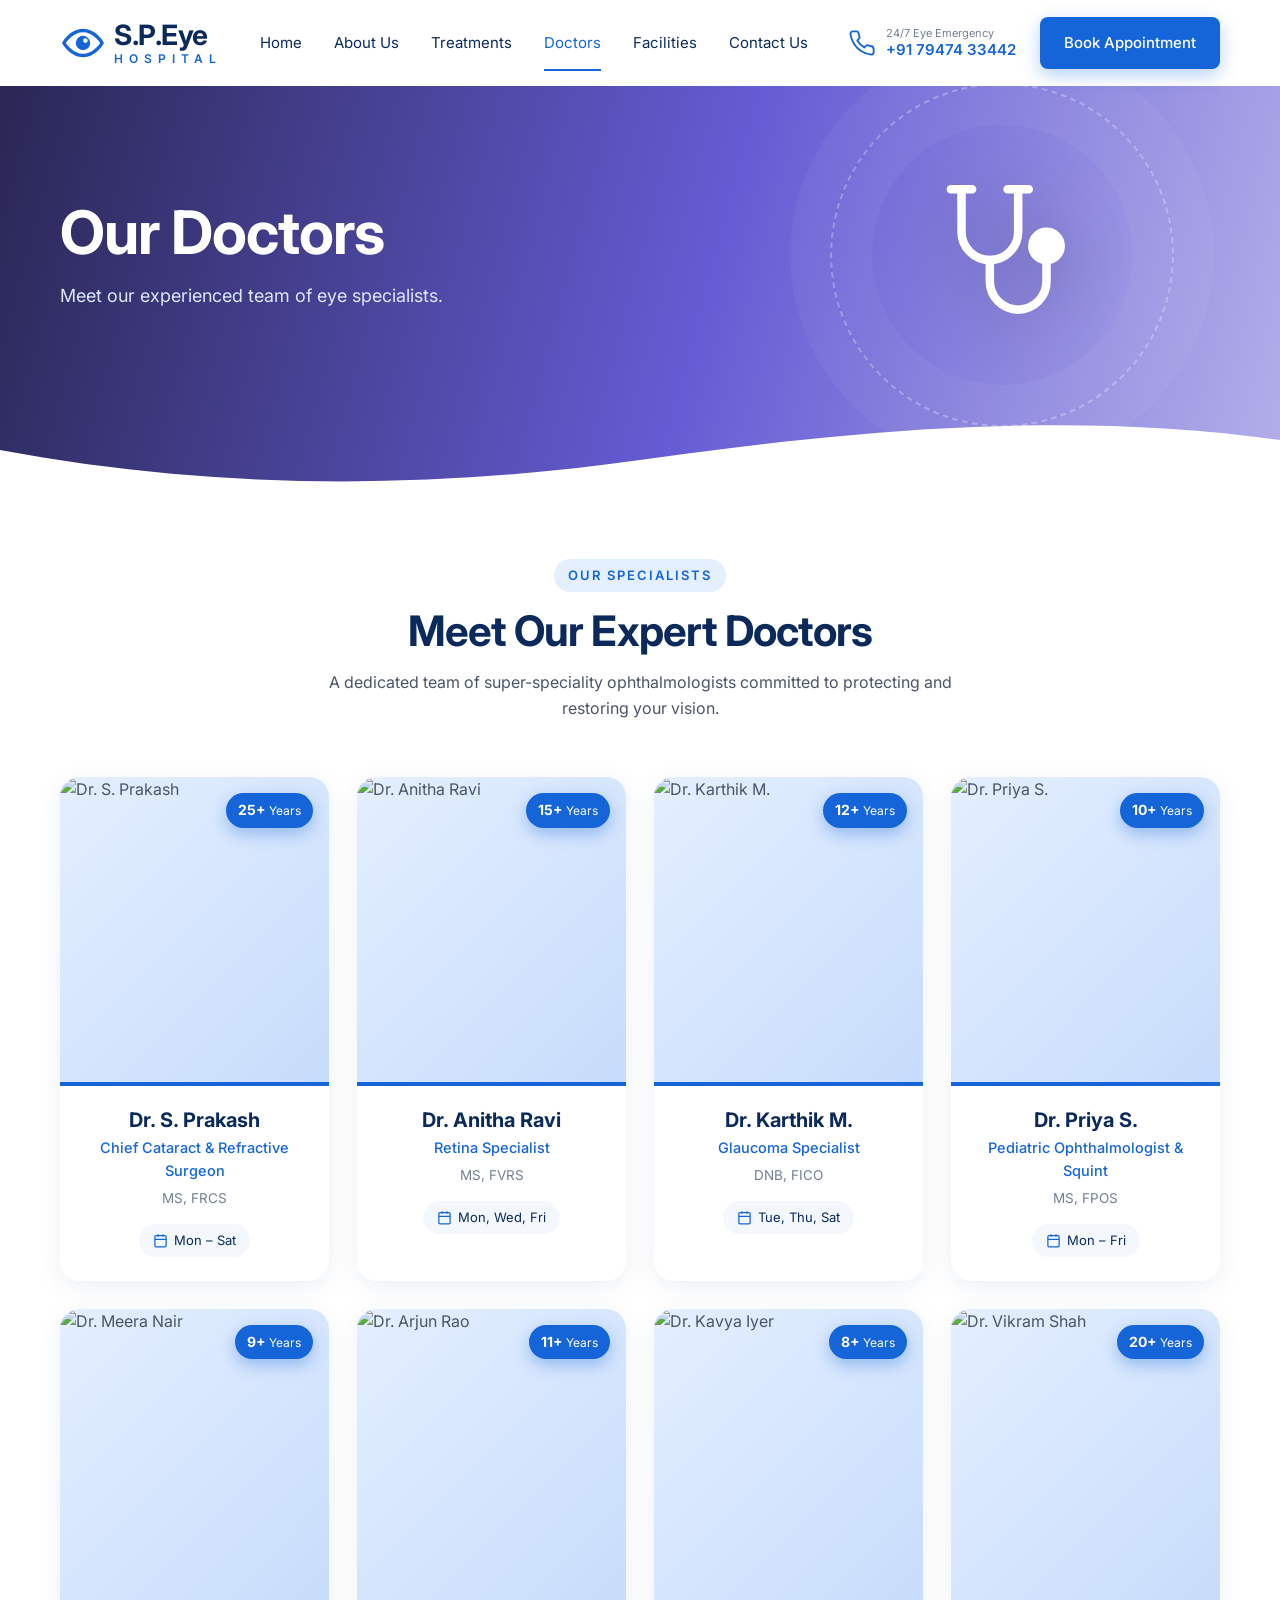
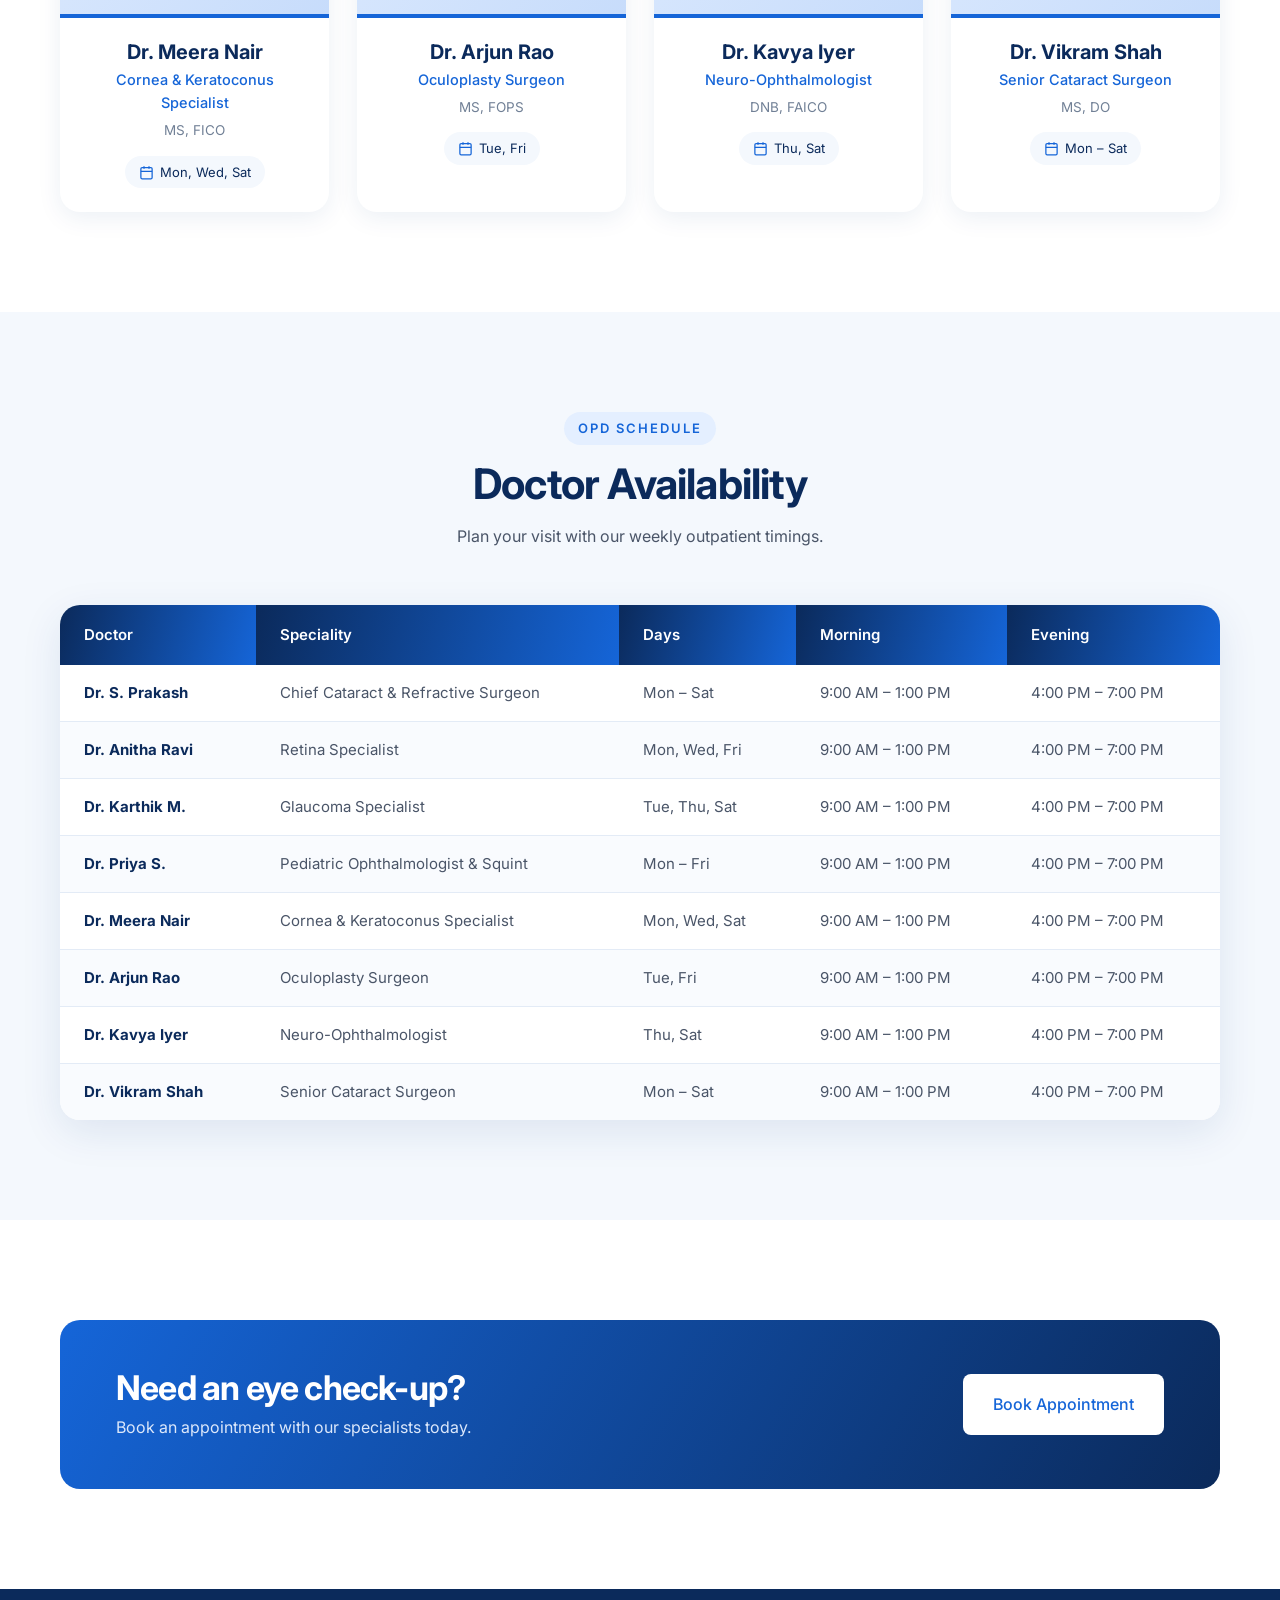
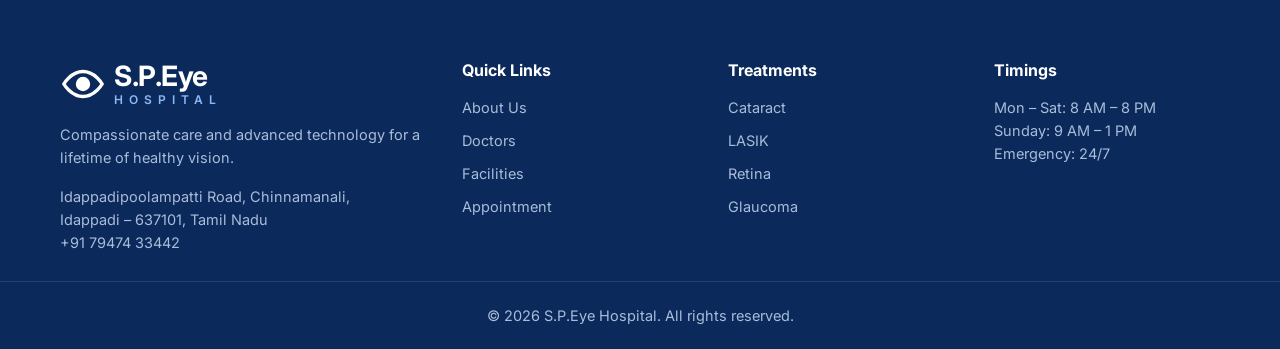
==== doctors.html @ da8bcf35 "S.P.Eye Hospital website" ====
<!DOCTYPE html>
<html lang="en">
<head>
  <meta charset="UTF-8">
  <meta name="viewport" content="width=device-width, initial-scale=1.0">
  <title>Our Doctors | S.P.Eye Hospital</title>
  <meta name="description" content="Meet the expert ophthalmologists at S.P.Eye Hospital, Idappadi and check OPD availability.">
  <link rel="preconnect" href="https://fonts.googleapis.com">
  <link rel="preconnect" href="https://fonts.gstatic.com" crossorigin>
  <link href="https://fonts.googleapis.com/css2?family=Inter:wght@400;500;600;700;800&display=swap" rel="stylesheet">
  <link rel="icon" href="data:image/svg+xml,%3Csvg xmlns=%27http://www.w3.org/2000/svg%27 viewBox=%270 0 48 48%27%3E%3Cpath d=%27M4 24s7.5-13 20-13 20 13 20 13-7.5 13-20 13S4 24 4 24z%27 fill=%27none%27 stroke=%27%231565d8%27 stroke-width=%274%27/%3E%3Ccircle cx=%2724%27 cy=%2724%27 r=%278%27 fill=%27%231565d8%27/%3E%3C/svg%3E">
  <link rel="stylesheet" href="style.css?v=11">
</head>
<body>

<!-- ===== Header ===== -->
<header class="header" id="header">
  <div class="container nav-wrap">
    <a href="index.html" class="logo" aria-label="S.P.Eye Hospital home">
      <svg class="logo-icon" viewBox="0 0 48 48" aria-hidden="true">
        <path d="M4 24s7.5-13 20-13 20 13 20 13-7.5 13-20 13S4 24 4 24z" fill="none" stroke="currentColor" stroke-width="3.5" stroke-linejoin="round"/>
        <circle cx="24" cy="24" r="7.5" fill="currentColor"/>
        <circle cx="26.5" cy="21.5" r="2.4" fill="#fff"/>
      </svg>
      <span class="logo-text"><strong>S.P.Eye</strong><small>HOSPITAL</small></span>
    </a>

    <nav class="nav" id="nav" aria-label="Main">
      <a href="index.html">Home</a>
      <a href="about.html">About Us</a>
      <a href="treatments.html">Treatments</a>
      <a href="doctors.html" class="active" aria-current="page">Doctors</a>
      <a href="facilities.html">Facilities</a>
      <a href="contact.html">Contact Us</a>
    </nav>

    <a href="tel:+917947433442" class="emergency">
      <svg viewBox="0 0 24 24" aria-hidden="true"><path d="M22 16.9v3a2 2 0 0 1-2.2 2 19.8 19.8 0 0 1-8.6-3.1 19.5 19.5 0 0 1-6-6A19.8 19.8 0 0 1 2.1 4.2 2 2 0 0 1 4.1 2h3a2 2 0 0 1 2 1.7c.1.9.4 1.8.7 2.7a2 2 0 0 1-.5 2.1L8 9.8a16 16 0 0 0 6 6l1.3-1.3a2 2 0 0 1 2.1-.4c.9.3 1.8.6 2.7.7a2 2 0 0 1 1.7 2z"/></svg>
      <span><small>24/7 Eye Emergency</small><b>+91 79474 33442</b></span>
    </a>
    <a href="appointment.html" class="btn btn-primary nav-cta">Book Appointment</a>

    <button class="menu-toggle" id="menuToggle" aria-label="Open menu" aria-expanded="false" aria-controls="nav">
      <span></span><span></span><span></span>
    </button>
  </div>
</header>

<main>
<section class="page-banner banner-doctors">
  <div class="container">
    <h1>Our Doctors</h1>
    <p>Meet our experienced team of eye specialists.</p>
  </div>
</section>

<section class="section" id="doctors">
  <div class="container">
    <div class="section-head">
      <span class="eyebrow">Our Specialists</span>
      <h2>Meet Our Expert Doctors</h2>
      <p>A dedicated team of super-speciality ophthalmologists committed to protecting and restoring your vision.</p>
    </div>
    <!-- Stock photos: replace with real doctor photos (e.g. images/dr-prakash.jpg) -->
    <div class="dgrid">
      <article class="dcard">
        <div class="dcard-img">
          <img src="https://images.unsplash.com/photo-1612349317150-e413f6a5b16d?auto=format&fit=crop&crop=faces&w=600&h=680&q=70" alt="Dr. S. Prakash" loading="lazy">
          <span class="exp"><b>25+</b> Years</span>
          <div class="dcard-actions">
            <a href="appointment.html" class="btn btn-light">Book Appointment</a>
            <a href="tel:+917947433442" class="icon-btn" aria-label="Call hospital"><svg viewBox="0 0 24 24"><path d="M22 16.9v3a2 2 0 0 1-2.2 2 19.8 19.8 0 0 1-8.6-3.1 19.5 19.5 0 0 1-6-6A19.8 19.8 0 0 1 2.1 4.2 2 2 0 0 1 4.1 2h3a2 2 0 0 1 2 1.7c.1.9.4 1.8.7 2.7a2 2 0 0 1-.5 2.1L8 9.8a16 16 0 0 0 6 6l1.3-1.3a2 2 0 0 1 2.1-.4c.9.3 1.8.6 2.7.7a2 2 0 0 1 1.7 2z"/></svg></a>
          </div>
        </div>
        <div class="dcard-body">
          <h3>Dr. S. Prakash</h3>
          <span class="spec">Chief Cataract &amp; Refractive Surgeon</span>
          <p class="qual">MS, FRCS</p>
          <p class="days"><svg viewBox="0 0 24 24"><rect x="3" y="4" width="18" height="18" rx="2"/><path d="M16 2v4M8 2v4M3 10h18"/></svg>Mon – Sat</p>
        </div>
      </article>
      <article class="dcard">
        <div class="dcard-img">
          <img src="https://images.unsplash.com/photo-1614608682850-e0d6ed316d47?auto=format&fit=crop&crop=faces&w=600&h=680&q=70" alt="Dr. Anitha Ravi" loading="lazy">
          <span class="exp"><b>15+</b> Years</span>
          <div class="dcard-actions">
            <a href="appointment.html" class="btn btn-light">Book Appointment</a>
            <a href="tel:+917947433442" class="icon-btn" aria-label="Call hospital"><svg viewBox="0 0 24 24"><path d="M22 16.9v3a2 2 0 0 1-2.2 2 19.8 19.8 0 0 1-8.6-3.1 19.5 19.5 0 0 1-6-6A19.8 19.8 0 0 1 2.1 4.2 2 2 0 0 1 4.1 2h3a2 2 0 0 1 2 1.7c.1.9.4 1.8.7 2.7a2 2 0 0 1-.5 2.1L8 9.8a16 16 0 0 0 6 6l1.3-1.3a2 2 0 0 1 2.1-.4c.9.3 1.8.6 2.7.7a2 2 0 0 1 1.7 2z"/></svg></a>
          </div>
        </div>
        <div class="dcard-body">
          <h3>Dr. Anitha Ravi</h3>
          <span class="spec">Retina Specialist</span>
          <p class="qual">MS, FVRS</p>
          <p class="days"><svg viewBox="0 0 24 24"><rect x="3" y="4" width="18" height="18" rx="2"/><path d="M16 2v4M8 2v4M3 10h18"/></svg>Mon, Wed, Fri</p>
        </div>
      </article>
      <article class="dcard">
        <div class="dcard-img">
          <img src="https://images.unsplash.com/photo-1622253692010-333f2da6031d?auto=format&fit=crop&crop=faces&w=600&h=680&q=70" alt="Dr. Karthik M." loading="lazy">
          <span class="exp"><b>12+</b> Years</span>
          <div class="dcard-actions">
            <a href="appointment.html" class="btn btn-light">Book Appointment</a>
            <a href="tel:+917947433442" class="icon-btn" aria-label="Call hospital"><svg viewBox="0 0 24 24"><path d="M22 16.9v3a2 2 0 0 1-2.2 2 19.8 19.8 0 0 1-8.6-3.1 19.5 19.5 0 0 1-6-6A19.8 19.8 0 0 1 2.1 4.2 2 2 0 0 1 4.1 2h3a2 2 0 0 1 2 1.7c.1.9.4 1.8.7 2.7a2 2 0 0 1-.5 2.1L8 9.8a16 16 0 0 0 6 6l1.3-1.3a2 2 0 0 1 2.1-.4c.9.3 1.8.6 2.7.7a2 2 0 0 1 1.7 2z"/></svg></a>
          </div>
        </div>
        <div class="dcard-body">
          <h3>Dr. Karthik M.</h3>
          <span class="spec">Glaucoma Specialist</span>
          <p class="qual">DNB, FICO</p>
          <p class="days"><svg viewBox="0 0 24 24"><rect x="3" y="4" width="18" height="18" rx="2"/><path d="M16 2v4M8 2v4M3 10h18"/></svg>Tue, Thu, Sat</p>
        </div>
      </article>
      <article class="dcard">
        <div class="dcard-img">
          <img src="https://images.unsplash.com/photo-1559839734-2b71ea197ec2?auto=format&fit=crop&crop=faces&w=600&h=680&q=70" alt="Dr. Priya S." loading="lazy">
          <span class="exp"><b>10+</b> Years</span>
          <div class="dcard-actions">
            <a href="appointment.html" class="btn btn-light">Book Appointment</a>
            <a href="tel:+917947433442" class="icon-btn" aria-label="Call hospital"><svg viewBox="0 0 24 24"><path d="M22 16.9v3a2 2 0 0 1-2.2 2 19.8 19.8 0 0 1-8.6-3.1 19.5 19.5 0 0 1-6-6A19.8 19.8 0 0 1 2.1 4.2 2 2 0 0 1 4.1 2h3a2 2 0 0 1 2 1.7c.1.9.4 1.8.7 2.7a2 2 0 0 1-.5 2.1L8 9.8a16 16 0 0 0 6 6l1.3-1.3a2 2 0 0 1 2.1-.4c.9.3 1.8.6 2.7.7a2 2 0 0 1 1.7 2z"/></svg></a>
          </div>
        </div>
        <div class="dcard-body">
          <h3>Dr. Priya S.</h3>
          <span class="spec">Pediatric Ophthalmologist &amp; Squint</span>
          <p class="qual">MS, FPOS</p>
          <p class="days"><svg viewBox="0 0 24 24"><rect x="3" y="4" width="18" height="18" rx="2"/><path d="M16 2v4M8 2v4M3 10h18"/></svg>Mon – Fri</p>
        </div>
      </article>
      <article class="dcard">
        <div class="dcard-img">
          <img src="https://images.unsplash.com/photo-1594824476967-48c8b964273f?auto=format&fit=crop&crop=faces&w=600&h=680&q=70" alt="Dr. Meera Nair" loading="lazy">
          <span class="exp"><b>9+</b> Years</span>
          <div class="dcard-actions">
            <a href="appointment.html" class="btn btn-light">Book Appointment</a>
            <a href="tel:+917947433442" class="icon-btn" aria-label="Call hospital"><svg viewBox="0 0 24 24"><path d="M22 16.9v3a2 2 0 0 1-2.2 2 19.8 19.8 0 0 1-8.6-3.1 19.5 19.5 0 0 1-6-6A19.8 19.8 0 0 1 2.1 4.2 2 2 0 0 1 4.1 2h3a2 2 0 0 1 2 1.7c.1.9.4 1.8.7 2.7a2 2 0 0 1-.5 2.1L8 9.8a16 16 0 0 0 6 6l1.3-1.3a2 2 0 0 1 2.1-.4c.9.3 1.8.6 2.7.7a2 2 0 0 1 1.7 2z"/></svg></a>
          </div>
        </div>
        <div class="dcard-body">
          <h3>Dr. Meera Nair</h3>
          <span class="spec">Cornea &amp; Keratoconus Specialist</span>
          <p class="qual">MS, FICO</p>
          <p class="days"><svg viewBox="0 0 24 24"><rect x="3" y="4" width="18" height="18" rx="2"/><path d="M16 2v4M8 2v4M3 10h18"/></svg>Mon, Wed, Sat</p>
        </div>
      </article>
      <article class="dcard">
        <div class="dcard-img">
          <img src="https://images.unsplash.com/photo-1582750433449-648ed127bb54?auto=format&fit=crop&crop=faces&w=600&h=680&q=70" alt="Dr. Arjun Rao" loading="lazy">
          <span class="exp"><b>11+</b> Years</span>
          <div class="dcard-actions">
            <a href="appointment.html" class="btn btn-light">Book Appointment</a>
            <a href="tel:+917947433442" class="icon-btn" aria-label="Call hospital"><svg viewBox="0 0 24 24"><path d="M22 16.9v3a2 2 0 0 1-2.2 2 19.8 19.8 0 0 1-8.6-3.1 19.5 19.5 0 0 1-6-6A19.8 19.8 0 0 1 2.1 4.2 2 2 0 0 1 4.1 2h3a2 2 0 0 1 2 1.7c.1.9.4 1.8.7 2.7a2 2 0 0 1-.5 2.1L8 9.8a16 16 0 0 0 6 6l1.3-1.3a2 2 0 0 1 2.1-.4c.9.3 1.8.6 2.7.7a2 2 0 0 1 1.7 2z"/></svg></a>
          </div>
        </div>
        <div class="dcard-body">
          <h3>Dr. Arjun Rao</h3>
          <span class="spec">Oculoplasty Surgeon</span>
          <p class="qual">MS, FOPS</p>
          <p class="days"><svg viewBox="0 0 24 24"><rect x="3" y="4" width="18" height="18" rx="2"/><path d="M16 2v4M8 2v4M3 10h18"/></svg>Tue, Fri</p>
        </div>
      </article>
      <article class="dcard">
        <div class="dcard-img">
          <img src="https://images.unsplash.com/photo-1643297654416-05795d62e39c?auto=format&fit=crop&crop=faces&w=600&h=680&q=70" alt="Dr. Kavya Iyer" loading="lazy">
          <span class="exp"><b>8+</b> Years</span>
          <div class="dcard-actions">
            <a href="appointment.html" class="btn btn-light">Book Appointment</a>
            <a href="tel:+917947433442" class="icon-btn" aria-label="Call hospital"><svg viewBox="0 0 24 24"><path d="M22 16.9v3a2 2 0 0 1-2.2 2 19.8 19.8 0 0 1-8.6-3.1 19.5 19.5 0 0 1-6-6A19.8 19.8 0 0 1 2.1 4.2 2 2 0 0 1 4.1 2h3a2 2 0 0 1 2 1.7c.1.9.4 1.8.7 2.7a2 2 0 0 1-.5 2.1L8 9.8a16 16 0 0 0 6 6l1.3-1.3a2 2 0 0 1 2.1-.4c.9.3 1.8.6 2.7.7a2 2 0 0 1 1.7 2z"/></svg></a>
          </div>
        </div>
        <div class="dcard-body">
          <h3>Dr. Kavya Iyer</h3>
          <span class="spec">Neuro-Ophthalmologist</span>
          <p class="qual">DNB, FAICO</p>
          <p class="days"><svg viewBox="0 0 24 24"><rect x="3" y="4" width="18" height="18" rx="2"/><path d="M16 2v4M8 2v4M3 10h18"/></svg>Thu, Sat</p>
        </div>
      </article>
      <article class="dcard">
        <div class="dcard-img">
          <img src="https://images.unsplash.com/photo-1576669801775-ff43c5ab079d?auto=format&fit=crop&crop=faces&w=600&h=680&q=70" alt="Dr. Vikram Shah" loading="lazy">
          <span class="exp"><b>20+</b> Years</span>
          <div class="dcard-actions">
            <a href="appointment.html" class="btn btn-light">Book Appointment</a>
            <a href="tel:+917947433442" class="icon-btn" aria-label="Call hospital"><svg viewBox="0 0 24 24"><path d="M22 16.9v3a2 2 0 0 1-2.2 2 19.8 19.8 0 0 1-8.6-3.1 19.5 19.5 0 0 1-6-6A19.8 19.8 0 0 1 2.1 4.2 2 2 0 0 1 4.1 2h3a2 2 0 0 1 2 1.7c.1.9.4 1.8.7 2.7a2 2 0 0 1-.5 2.1L8 9.8a16 16 0 0 0 6 6l1.3-1.3a2 2 0 0 1 2.1-.4c.9.3 1.8.6 2.7.7a2 2 0 0 1 1.7 2z"/></svg></a>
          </div>
        </div>
        <div class="dcard-body">
          <h3>Dr. Vikram Shah</h3>
          <span class="spec">Senior Cataract Surgeon</span>
          <p class="qual">MS, DO</p>
          <p class="days"><svg viewBox="0 0 24 24"><rect x="3" y="4" width="18" height="18" rx="2"/><path d="M16 2v4M8 2v4M3 10h18"/></svg>Mon – Sat</p>
        </div>
      </article>
    </div>
  </div>
</section>

<section class="section section-alt">
  <div class="container">
    <div class="section-head">
      <span class="eyebrow">OPD Schedule</span>
      <h2>Doctor Availability</h2>
      <p>Plan your visit with our weekly outpatient timings.</p>
    </div>
    <div class="table-wrap">
      <table class="schedule">
        <thead><tr><th>Doctor</th><th>Speciality</th><th>Days</th><th>Morning</th><th>Evening</th></tr></thead>
        <tbody>
        <tr><td><b>Dr. S. Prakash</b></td><td>Chief Cataract &amp; Refractive Surgeon</td><td>Mon – Sat</td><td>9:00 AM – 1:00 PM</td><td>4:00 PM – 7:00 PM</td></tr>
        <tr><td><b>Dr. Anitha Ravi</b></td><td>Retina Specialist</td><td>Mon, Wed, Fri</td><td>9:00 AM – 1:00 PM</td><td>4:00 PM – 7:00 PM</td></tr>
        <tr><td><b>Dr. Karthik M.</b></td><td>Glaucoma Specialist</td><td>Tue, Thu, Sat</td><td>9:00 AM – 1:00 PM</td><td>4:00 PM – 7:00 PM</td></tr>
        <tr><td><b>Dr. Priya S.</b></td><td>Pediatric Ophthalmologist &amp; Squint</td><td>Mon – Fri</td><td>9:00 AM – 1:00 PM</td><td>4:00 PM – 7:00 PM</td></tr>
        <tr><td><b>Dr. Meera Nair</b></td><td>Cornea &amp; Keratoconus Specialist</td><td>Mon, Wed, Sat</td><td>9:00 AM – 1:00 PM</td><td>4:00 PM – 7:00 PM</td></tr>
        <tr><td><b>Dr. Arjun Rao</b></td><td>Oculoplasty Surgeon</td><td>Tue, Fri</td><td>9:00 AM – 1:00 PM</td><td>4:00 PM – 7:00 PM</td></tr>
        <tr><td><b>Dr. Kavya Iyer</b></td><td>Neuro-Ophthalmologist</td><td>Thu, Sat</td><td>9:00 AM – 1:00 PM</td><td>4:00 PM – 7:00 PM</td></tr>
        <tr><td><b>Dr. Vikram Shah</b></td><td>Senior Cataract Surgeon</td><td>Mon – Sat</td><td>9:00 AM – 1:00 PM</td><td>4:00 PM – 7:00 PM</td></tr>
        </tbody>
      </table>
    </div>
  </div>
</section>

<section class="cta">
  <div class="container cta-box">
    <div><h2>Need an eye check-up?</h2><p>Book an appointment with our specialists today.</p></div>
    <a href="appointment.html" class="btn btn-light btn-lg">Book Appointment</a>
  </div>
</section>
</main>

<footer class="footer">
  <div class="container footer-grid">
    <div>
      <a href="index.html" class="logo logo-light">
        <svg class="logo-icon" viewBox="0 0 48 48" aria-hidden="true"><path d="M4 24s7.5-13 20-13 20 13 20 13-7.5 13-20 13S4 24 4 24z" fill="none" stroke="currentColor" stroke-width="3.5"/><circle cx="24" cy="24" r="7.5" fill="currentColor"/></svg>
        <span class="logo-text"><strong>S.P.Eye</strong><small>HOSPITAL</small></span>
      </a>
      <p>Compassionate care and advanced technology for a lifetime of healthy vision.</p>
      <p>Idappadipoolampatti Road, Chinnamanali,<br>Idappadi – 637101, Tamil Nadu<br><a href="tel:+917947433442">+91 79474 33442</a></p>
    </div>
    <div><h4>Quick Links</h4><a href="about.html">About Us</a><a href="doctors.html">Doctors</a><a href="facilities.html">Facilities</a><a href="appointment.html">Appointment</a></div>
    <div><h4>Treatments</h4><a href="treatments.html">Cataract</a><a href="treatments.html">LASIK</a><a href="treatments.html">Retina</a><a href="treatments.html">Glaucoma</a></div>
    <div><h4>Timings</h4><p>Mon – Sat: 8 AM – 8 PM<br>Sunday: 9 AM – 1 PM<br>Emergency: 24/7</p></div>
  </div>
  <p class="copy">© <span id="year"></span> S.P.Eye Hospital. All rights reserved.</p>
</footer>

<script src="script.js?v=11"></script>
</body>
</html>
---- style.css ----
:root {
  --primary: #1565d8;
  --primary-dark: #0f4fb0;
  --navy: #0b2a5b;
  --text: #4a5568;
  --muted: #718096;
  --bg: #f4f8fd;
  --white: #fff;
  --border: #e3ebf6;
  --radius: 14px;
  --shadow: 0 12px 40px rgba(17, 60, 130, .10);
}

* { box-sizing: border-box; margin: 0; padding: 0; }
html { scroll-behavior: smooth; scroll-padding-top: 90px; }
body { font-family: "Inter", system-ui, sans-serif; color: var(--text); background: var(--white); line-height: 1.6; }
a { color: inherit; text-decoration: none; }
img { max-width: 100%; display: block; }
h1, h2, h3, h4 { color: var(--navy); line-height: 1.2; }
.container { width: min(1600px, 100% - 32px); margin-inline: auto; }
@media (min-width: 993px) { .container { width: min(1600px, 100% - 120px); } }

/* ----- Buttons ----- */
.btn { display: inline-flex; align-items: center; gap: 10px; padding: 12px 22px; border-radius: 8px; font-weight: 500; font-size: 15px; border: 2px solid transparent; cursor: pointer; transition: .2s; font-family: inherit; }
.btn svg, .btn-link svg { width: 20px; height: 20px; fill: none; stroke: currentColor; stroke-width: 1.8; stroke-linecap: round; stroke-linejoin: round; }
.btn-primary { background: var(--primary); color: #fff; box-shadow: 0 6px 18px rgba(21, 101, 216, .3); }
.btn-primary:hover { background: var(--primary-dark); transform: translateY(-2px); }
.btn-outline { border-color: var(--primary); color: var(--primary); padding: 8px 18px; }
.btn-outline:hover { background: var(--primary); color: #fff; }
.btn-lg { padding: 16px 28px; font-size: 16px; }
.btn-link { display: inline-flex; align-items: center; gap: 10px; color: var(--primary); font-weight: 500; }
.btn-link svg { width: 30px; height: 30px; stroke-width: 1.5; }
:focus-visible { outline: 3px solid #8bb8f7; outline-offset: 2px; }

/* ----- Header ----- */
.header { position: sticky; top: 0; z-index: 50; background: rgba(255, 255, 255, .95); backdrop-filter: blur(8px); transition: box-shadow .2s; }
.header.scrolled { box-shadow: 0 4px 20px rgba(0, 0, 0, .06); }
.nav-wrap { display: flex; align-items: center; gap: 24px; height: 86px; }
.logo { display: flex; align-items: center; gap: 8px; color: var(--primary); }
.logo-icon { width: 46px; height: 46px; }
.logo-text { display: flex; flex-direction: column; line-height: 1; }
.logo-text strong { font-size: 28px; font-weight: 700; color: var(--navy); letter-spacing: -.5px; }
.logo-text small { font-size: 12px; letter-spacing: 6px; color: var(--primary); font-weight: 600; margin-top: 4px; }
.nav { display: flex; gap: 32px; margin-left: auto; }
.nav a { font-size: 15px; color: var(--navy); position: relative; padding: 6px 0; }
.nav a::after { content: ""; position: absolute; left: 0; bottom: -10px; height: 2px; width: 0; background: var(--primary); transition: width .25s; }
.nav a:hover, .nav a.active { color: var(--primary); }
.nav a.active::after, .nav a:hover::after { width: 100%; }
.emergency { display: flex; align-items: center; gap: 10px; margin-left: 16px; }
.emergency svg { width: 28px; height: 28px; fill: none; stroke: var(--primary); stroke-width: 1.6; }
.emergency span { display: flex; flex-direction: column; line-height: 1.3; }
.emergency small { font-size: 11px; color: var(--muted); }
.emergency b { font-size: 15px; color: var(--primary); font-weight: 600; }
.menu-toggle { display: none; background: none; border: 0; cursor: pointer; padding: 8px; margin-left: auto; }
.menu-toggle span { display: block; width: 24px; height: 2px; background: var(--navy); margin: 5px 0; transition: .3s; }

/* ----- Hero ----- */
.hero { position: relative; background: var(--bg); padding: 70px 0 32px; overflow: hidden; }
.hero-bg {
  position: absolute; inset: 0 0 0 30%;
  /* To use your own photo, replace the URL below with e.g. url("images/hero.jpg") */
  background: url("https://images.unsplash.com/photo-1586773860418-d37222d8fce3?auto=format&fit=crop&w=1800&q=80") center/cover,
              linear-gradient(135deg, #cfe2fb, #9cc3f3);
}
.hero-bg::after { content: ""; position: absolute; inset: 0; background: linear-gradient(90deg, var(--bg) 0%, rgba(244, 248, 253, .85) 20%, rgba(244, 248, 253, 0) 55%), linear-gradient(0deg, var(--bg) 0%, rgba(244, 248, 253, 0) 30%); }
.hero-content { position: relative; z-index: 1; }
.hero h1 { font-size: clamp(40px, 6vw, 72px); font-weight: 700; letter-spacing: -1.5px; margin-bottom: 24px; }
.hero p { font-size: 19px; color: var(--text); margin-bottom: 36px; }
.hero-actions { display: flex; align-items: center; gap: 32px; flex-wrap: wrap; }

.feature-bar { position: relative; z-index: 1; margin-top: 56px; display: grid; grid-template-columns: repeat(4, 1fr); background: #fff; border-radius: var(--radius); box-shadow: var(--shadow); padding: 24px 0; }
.feature { display: flex; gap: 18px; padding: 0 28px; border-right: 1px solid var(--border); }
.feature:last-child { border-right: 0; }
.feature svg { flex: none; width: 52px; height: 52px; fill: none; stroke: var(--primary); stroke-width: 2; stroke-linecap: round; stroke-linejoin: round; }
.feature h3 { font-size: 16px; font-weight: 600; margin-bottom: 6px; }
.feature p { font-size: 13.5px; color: var(--muted); line-height: 1.5; }

/* ----- Sections ----- */
.section { padding: 100px 0; }
.section-alt { background: var(--bg); }
.section-head { text-align: center; max-width: 640px; margin: 0 auto 56px; }
.section-head p { margin-top: 14px; }
.eyebrow { display: inline-block; font-size: 13px; font-weight: 600; letter-spacing: 2px; text-transform: uppercase; color: var(--primary); background: #e4efff; padding: 6px 14px; border-radius: 50px; margin-bottom: 14px; }
.eyebrow.light { background: rgba(255, 255, 255, .15); color: #fff; }
h2 { font-size: clamp(28px, 4vw, 42px); font-weight: 700; letter-spacing: -.8px; }
.grid { display: grid; gap: 24px; }

/* About */
.about { display: grid; grid-template-columns: 1fr 1fr; gap: 64px; align-items: center; }
.about h2 { margin-bottom: 18px; }
.about-media { position: relative; }
.about-img { aspect-ratio: 4/3.4; border-radius: 20px; box-shadow: var(--shadow);
  background: url("https://images.unsplash.com/photo-1551601651-bc60f254d532?auto=format&fit=crop&w=1000&q=80") center/cover,
              linear-gradient(135deg, #cfe2fb, #9cc3f3); }
.about-badge { position: absolute; right: -20px; bottom: -24px; background: var(--primary); color: #fff; border-radius: var(--radius); padding: 20px 26px; display: flex; align-items: center; gap: 12px; box-shadow: var(--shadow); }
.about-badge b { font-size: 40px; font-weight: 800; }
.about-badge span { font-size: 14px; line-height: 1.3; }
.checklist { list-style: none; margin: 24px 0 32px; display: grid; gap: 10px; }
.checklist li { padding-left: 32px; position: relative; color: var(--navy); font-weight: 500; }
.checklist li::before { content: "✓"; position: absolute; left: 0; top: 1px; width: 22px; height: 22px; border-radius: 50%; background: #e4efff; color: var(--primary); font-size: 12px; display: grid; place-items: center; font-weight: 700; }
.stats { display: grid; grid-template-columns: repeat(3, 1fr); gap: 16px; border-top: 1px solid var(--border); padding-top: 28px; }
.stats b { display: block; font-size: 32px; color: var(--primary); font-weight: 700; }
.stats b::after { content: "+"; }
.stats span { font-size: 14px; color: var(--muted); }

.about-img { max-height: 560px; width: 100%; }
.about .btn { margin-top: 4px; }

/* About page: mission / vision / values */
.mvv { grid-template-columns: repeat(3, 1fr); }
.mvv-card { background: #fff; border-radius: 20px; padding: 44px 36px; text-align: center; border: 1px solid var(--border); transition: .3s; }
.mvv-card .card-icon { margin: 0 auto 22px; width: 76px; height: 76px; border-radius: 50%; }
.mvv-card h3 { font-size: 22px; margin-bottom: 12px; }
.mvv-card:hover { transform: translateY(-8px); box-shadow: var(--shadow); }
.mvv-card.featured { background: linear-gradient(150deg, var(--primary), var(--navy)); color: #dce8fb; border: 0; }
.mvv-card.featured h3 { color: #fff; }
.mvv-card.featured .card-icon { background: rgba(255, 255, 255, .15); }
.mvv-card.featured .card-icon svg { stroke: #fff; }

/* About page: stats band */
.stat-band { background: linear-gradient(105deg, rgba(11, 42, 91, .95), rgba(21, 101, 216, .9)), url("https://images.unsplash.com/photo-1551601651-bc60f254d532?auto=format&fit=crop&w=1800&q=50") center/cover fixed; padding: 72px 0; }
.stat-grid { display: grid; grid-template-columns: repeat(4, 1fr); text-align: center; }
.stat-grid div { border-right: 1px solid rgba(255, 255, 255, .2); }
.stat-grid div:last-child { border-right: 0; }
.stat-grid b { display: block; font-size: clamp(34px, 4vw, 52px); font-weight: 800; color: #fff; }
.stat-grid b::after { content: "+"; color: #8bb8f7; }
.stat-grid span { color: #c7dcfb; font-size: 15px; }

/* About page: timeline */
.timeline { display: grid; grid-template-columns: repeat(4, 1fr); gap: 24px; position: relative; }
.timeline::before { content: ""; position: absolute; top: 27px; left: 12%; right: 12%; height: 2px; background: repeating-linear-gradient(90deg, var(--primary) 0 8px, transparent 8px 16px); }
.tl-item { text-align: center; position: relative; }
.tl-item b { display: inline-grid; place-items: center; width: 56px; height: 56px; border-radius: 50%; background: var(--primary); color: #fff; font-size: 13px; box-shadow: 0 0 0 8px #e4efff; margin-bottom: 22px; }
.tl-item h3 { font-size: 18px; margin-bottom: 6px; }
.tl-item p { font-size: 14.5px; color: var(--muted); max-width: 260px; margin: 0 auto; }

/* About page: testimonials */
.testimonials { grid-template-columns: repeat(3, 1fr); }
.testi { background: var(--bg); border-radius: 20px; padding: 36px; position: relative; transition: .3s; }
.testi::before { content: "★★★★★"; display: block; color: #f6b100; letter-spacing: 3px; margin-bottom: 14px; }
.testi::after { content: "”"; position: absolute; top: 4px; right: 26px; font-size: 110px; line-height: 1; color: #d3e3fa; font-family: Georgia, serif; }
.testi:hover { transform: translateY(-6px); box-shadow: var(--shadow); background: #fff; }
.testi p { color: var(--navy); font-size: 15.5px; margin-bottom: 20px; }
.testi footer b { display: block; color: var(--navy); }
.testi footer span { font-size: 13.5px; color: var(--primary); }

/* Treatments */
.cards { grid-template-columns: repeat(4, 1fr); }
.card { background: #fff; border-radius: var(--radius); padding: 32px 26px; border: 1px solid var(--border); transition: .25s; }
.card:hover { transform: translateY(-6px); box-shadow: var(--shadow); border-color: transparent; }
.card-icon { width: 64px; height: 64px; border-radius: 16px; background: #e4efff; display: grid; place-items: center; margin-bottom: 20px; transition: .25s; }
.card-icon svg { width: 36px; height: 36px; fill: none; stroke: var(--primary); stroke-width: 2.2; stroke-linecap: round; stroke-linejoin: round; }
.card:hover .card-icon { background: var(--primary); }
.card:hover .card-icon svg { stroke: #fff; }
.card h3 { font-size: 18px; font-weight: 600; margin-bottom: 8px; }
.card p { font-size: 14.5px; color: var(--muted); }

/* Facilities page: intro collage */
.fac-intro { display: grid; grid-template-columns: 1fr 1fr; gap: 72px; align-items: center; }
.fac-intro h2 { margin-bottom: 16px; }
.collage { position: relative; padding: 0 12% 18% 0; }
.collage img { border-radius: 20px; box-shadow: var(--shadow); object-fit: cover; }
.c1 { width: 100%; aspect-ratio: 9/7; }
.c2 { position: absolute; right: 0; bottom: 0; width: 46%; aspect-ratio: 1; border: 8px solid #fff; animation: float 6s ease-in-out infinite; }
.c-badge { position: absolute; left: -16px; bottom: 10%; background: var(--primary); color: #fff; border-radius: var(--radius); padding: 16px 22px; display: flex; gap: 10px; align-items: center; box-shadow: var(--shadow); }
.c-badge b { font-size: 30px; font-weight: 800; }
.c-badge span { font-size: 13px; line-height: 1.3; }

/* Facilities page: photo tiles */
.fgrid { display: grid; grid-template-columns: repeat(4, 1fr); gap: 24px; }
.ftile { position: relative; aspect-ratio: 7/8; border-radius: 20px; overflow: hidden; background: var(--navy); box-shadow: 0 6px 24px rgba(17, 60, 130, .1); }
.ftile img { width: 100%; height: 100%; object-fit: cover; transition: transform .8s ease; }
.ftile::after { content: ""; position: absolute; inset: 0; background: linear-gradient(180deg, rgba(11, 42, 91, 0) 30%, rgba(11, 42, 91, .92) 100%); transition: background .4s; }
.ftile-text { position: absolute; left: 0; right: 0; bottom: 0; z-index: 1; padding: 26px; color: #c7dcfb; transform: translateY(calc(100% - 118px)); transition: transform .45s ease; }
.ftile-text b { display: inline-block; font-size: 13px; color: #fff; background: var(--primary); padding: 4px 10px; border-radius: 50px; margin-bottom: 10px; }
.ftile h3 { color: #fff; font-size: 20px; margin-bottom: 10px; min-height: 48px; }
.ftile p { font-size: 14.5px; opacity: 0; transition: opacity .4s; }
.ftile:hover img { transform: scale(1.1); }
.ftile:hover::after { background: linear-gradient(180deg, rgba(11, 42, 91, .2) 0%, rgba(11, 42, 91, .95) 100%); }
.ftile:hover .ftile-text { transform: none; }
.ftile:hover p { opacity: 1; }
@media (hover: none) { .ftile-text { transform: none; } .ftile p { opacity: 1; } }

/* Facilities page: equipment */
.equip { display: grid; grid-template-columns: repeat(4, 1fr); gap: 24px; }
.equip > div { text-align: center; padding: 34px 22px; border-radius: 20px; border: 1px solid var(--border); transition: .35s; }
.equip svg { width: 64px; height: 64px; padding: 14px; border-radius: 50%; background: #e4efff; fill: none; stroke: var(--primary); stroke-width: 2.4; stroke-linecap: round; stroke-linejoin: round; margin-bottom: 16px; transition: .35s; }
.equip h3 { font-size: 17px; margin-bottom: 4px; }
.equip p { font-size: 14px; color: var(--muted); }
.equip > div:hover { border-color: transparent; box-shadow: var(--shadow); transform: translateY(-6px); }
.equip > div:hover svg { background: var(--primary); stroke: #fff; transform: rotate(360deg); }

/* Facilities page: amenities band */
.amenities { background: linear-gradient(105deg, var(--navy), var(--primary)); padding: 44px 0; }
.amen-grid { display: grid; grid-template-columns: repeat(6, 1fr); gap: 16px; }
.amen-grid div { display: flex; flex-direction: column; align-items: center; gap: 10px; color: #fff; font-weight: 500; font-size: 15px; text-align: center; }
.amen-grid svg { width: 40px; height: 40px; fill: none; stroke: #9cc3f3; stroke-width: 1.6; stroke-linecap: round; stroke-linejoin: round; transition: transform .3s; }
.amen-grid div:hover svg { transform: translateY(-4px); stroke: #fff; }
.amenities + .cta { padding-top: 100px; }

/* Treatments page: image cards */
.tgrid { display: grid; grid-template-columns: repeat(4, 1fr); gap: 28px; }
.tcard { background: #fff; border-radius: 20px; overflow: hidden; box-shadow: 0 6px 24px rgba(17, 60, 130, .07); display: flex; flex-direction: column; transition: transform .35s, box-shadow .35s; }
.tcard:hover { transform: translateY(-8px); box-shadow: 0 20px 50px rgba(17, 60, 130, .16); }
.tcard-img { position: relative; aspect-ratio: 16/10; overflow: hidden; background: #cfe2fb; }
.tcard-img img { width: 100%; height: 100%; object-fit: cover; transition: transform .7s ease; }
.tcard:hover .tcard-img img { transform: scale(1.08); }
.tcard-img::after { content: ""; position: absolute; inset: 0; background: linear-gradient(180deg, rgba(11, 42, 91, 0) 50%, rgba(11, 42, 91, .45)); }
.tag { position: absolute; top: 16px; left: 16px; z-index: 1; background: rgba(255, 255, 255, .92); color: var(--primary); font-size: 12px; font-weight: 600; letter-spacing: 1px; text-transform: uppercase; padding: 5px 12px; border-radius: 50px; }
.tcard-body { position: relative; padding: 44px 28px 28px; display: flex; flex-direction: column; flex: 1; }
.tcard-icon { position: absolute; top: -34px; left: 28px; width: 68px; height: 68px; border-radius: 18px; background: var(--primary); display: grid; place-items: center; box-shadow: 0 10px 24px rgba(21, 101, 216, .35); transition: transform .35s; }
.tcard:hover .tcard-icon { transform: rotate(-8deg) scale(1.06); }
.tcard-icon svg { width: 36px; height: 36px; fill: none; stroke: #fff; stroke-width: 2.4; stroke-linecap: round; stroke-linejoin: round; }
.tcard h3 { font-size: 21px; margin-bottom: 8px; }
.tcard p { font-size: 14.5px; color: var(--muted); margin-bottom: 16px; }
.tcard ul { list-style: none; display: grid; gap: 8px; margin-bottom: 22px; }
.tcard li { font-size: 14.5px; color: var(--navy); padding-left: 26px; position: relative; }
.tcard li::before { content: "✓"; position: absolute; left: 0; top: 2px; width: 18px; height: 18px; border-radius: 50%; background: #e4efff; color: var(--primary); font-size: 10px; font-weight: 700; display: grid; place-items: center; }
.tcard-link { margin-top: auto; padding-top: 18px; border-top: 1px solid var(--border); color: var(--primary); font-weight: 600; font-size: 15px; display: flex; justify-content: space-between; }
.tcard-link span { transition: transform .3s; }
.tcard:hover .tcard-link span { transform: translateX(6px); }

/* Treatments page: process steps */
.steps { display: grid; grid-template-columns: repeat(4, 1fr); gap: 24px; }
.step { position: relative; background: var(--bg); border-radius: 20px; padding: 36px 28px; overflow: hidden; transition: .35s; }
.step span { font-size: 54px; font-weight: 800; line-height: 1; color: transparent; -webkit-text-stroke: 2px var(--primary); opacity: .35; display: block; margin-bottom: 18px; transition: .35s; }
.step h3 { font-size: 19px; margin-bottom: 8px; }
.step p { font-size: 14.5px; color: var(--muted); }
.step:hover { background: linear-gradient(150deg, var(--primary), var(--navy)); transform: translateY(-6px); }
.step:hover h3 { color: #fff; }
.step:hover p { color: #c7dcfb; }
.step:hover span { -webkit-text-stroke-color: #fff; opacity: .6; }

/* Treatments page: FAQ */
.faq-wrap { display: grid; grid-template-columns: 1fr 1.5fr; gap: 64px; align-items: start; }
.faq-wrap h2 { margin-bottom: 14px; }
.link { color: var(--primary); font-weight: 600; }
.faq { display: grid; gap: 14px; }
.faq details { background: #fff; border-radius: 14px; border: 1px solid var(--border); padding: 0 24px; transition: box-shadow .3s; }
.faq details[open] { box-shadow: var(--shadow); border-color: transparent; }
.faq summary { cursor: pointer; list-style: none; padding: 20px 0; font-weight: 600; color: var(--navy); display: flex; justify-content: space-between; gap: 16px; }
.faq summary::-webkit-details-marker { display: none; }
.faq summary::after { content: "+"; flex: none; width: 28px; height: 28px; border-radius: 50%; background: #e4efff; color: var(--primary); display: grid; place-items: center; font-size: 18px; transition: transform .3s; }
.faq details[open] summary::after { transform: rotate(45deg); background: var(--primary); color: #fff; }
.faq details p { padding-bottom: 20px; color: var(--muted); font-size: 15px; }

/* Doctors */
.dgrid { display: grid; grid-template-columns: repeat(4, 1fr); gap: 28px; }
.dcard { background: #fff; border-radius: 20px; overflow: hidden; box-shadow: 0 6px 24px rgba(17, 60, 130, .08); transition: transform .35s, box-shadow .35s; }
.dcard:hover { transform: translateY(-8px); box-shadow: 0 20px 50px rgba(17, 60, 130, .16); }
.dcard-img { position: relative; aspect-ratio: 6/6.8; overflow: hidden; background: linear-gradient(135deg, #e4efff, #c7dcfb); }
.dcard-img img { width: 100%; height: 100%; object-fit: cover; object-position: top; transition: transform .7s ease; }
.dcard:hover .dcard-img img { transform: scale(1.06); }
.exp { position: absolute; top: 16px; right: 16px; background: var(--primary); color: #fff; font-size: 12px; padding: 6px 12px; border-radius: 50px; box-shadow: 0 6px 16px rgba(21, 101, 216, .35); }
.exp b { font-size: 14px; }
.dcard-actions { position: absolute; left: 0; right: 0; bottom: 0; padding: 60px 20px 20px; display: flex; gap: 10px; justify-content: center; background: linear-gradient(180deg, rgba(11, 42, 91, 0), rgba(11, 42, 91, .85)); transform: translateY(100%); transition: transform .4s ease; }
.dcard:hover .dcard-actions, .dcard:focus-within .dcard-actions { transform: none; }
.dcard-actions .btn { padding: 10px 18px; font-size: 14px; }
.icon-btn { width: 44px; height: 44px; flex: none; border-radius: 8px; background: var(--primary); display: grid; place-items: center; }
.icon-btn svg { width: 20px; height: 20px; fill: none; stroke: #fff; stroke-width: 2; }
.dcard-body { padding: 22px 24px 24px; text-align: center; border-top: 4px solid var(--primary); }
.dcard h3 { font-size: 20px; }
.spec { display: block; color: var(--primary); font-size: 14.5px; font-weight: 500; margin: 4px 0 6px; }
.qual { font-size: 13.5px; color: var(--muted); }
.days { display: inline-flex; align-items: center; gap: 6px; margin-top: 14px; font-size: 13px; color: var(--navy); background: var(--bg); padding: 6px 14px; border-radius: 50px; }
.days svg { width: 15px; height: 15px; fill: none; stroke: var(--primary); stroke-width: 2; }

/* Doctors page: OPD schedule */
.table-wrap { overflow-x: auto; border-radius: 20px; box-shadow: var(--shadow); background: #fff; }
.schedule { width: 100%; border-collapse: collapse; min-width: 720px; font-size: 15px; }
.schedule th { background: linear-gradient(105deg, var(--navy), var(--primary)); color: #fff; text-align: left; padding: 18px 24px; font-weight: 600; }
.schedule td { padding: 16px 24px; border-bottom: 1px solid var(--border); color: var(--text); }
.schedule td b { color: var(--navy); }
.schedule tbody tr { transition: background .2s; }
.schedule tbody tr:nth-child(even) { background: #f9fbfe; }
.schedule tbody tr:hover { background: #e4efff; }
.schedule tr:last-child td { border-bottom: 0; }

/* Facilities */
.facilities { grid-template-columns: repeat(3, 1fr); }
.facility { background: #fff; border-radius: var(--radius); padding: 30px; border-left: 4px solid var(--primary); box-shadow: 0 4px 16px rgba(17, 60, 130, .05); }
.facility b { font-size: 34px; font-weight: 800; color: #d3e3fa; }
.facility h3 { font-size: 18px; margin: 6px 0 8px; }
.facility p { font-size: 14.5px; color: var(--muted); }

/* Appointment */
.appt { display: grid; grid-template-columns: 1fr 1.3fr; border-radius: 20px; overflow: hidden; box-shadow: var(--shadow); }
.appt-info { background: linear-gradient(150deg, var(--primary), var(--navy)); color: #dce8fb; padding: 56px 44px; }
.appt-info h2 { color: #fff; margin-bottom: 14px; }
.appt-info ul { list-style: none; margin-top: 32px; display: grid; gap: 16px; }
.appt-info li { display: flex; justify-content: space-between; gap: 12px; border-bottom: 1px solid rgba(255, 255, 255, .15); padding-bottom: 12px; font-size: 15px; }
.appt-info li b { color: #fff; font-weight: 600; }
.appt-form { background: #fff; padding: 56px 44px; display: grid; grid-template-columns: 1fr 1fr; gap: 20px; align-content: start; }
.field label { display: block; font-size: 14px; font-weight: 500; color: var(--navy); margin-bottom: 6px; }
.field input, .field select, .field textarea { width: 100%; padding: 12px 14px; border: 1px solid var(--border); border-radius: 8px; font: inherit; font-size: 15px; background: var(--bg); color: var(--navy); }
.field input:focus, .field select:focus, .field textarea:focus { outline: none; border-color: var(--primary); background: #fff; }
.field .invalid { border-color: #e53e3e; }
.full { grid-column: 1 / -1; justify-content: center; }
.form-status { font-weight: 500; text-align: center; min-height: 1.5em; }
.form-status.ok { color: #2f855a; }
.form-status.err { color: #c53030; }

/* Contact */
.contact { display: grid; grid-template-columns: 1fr 1.4fr; gap: 56px; align-items: center; }
.contact-list { list-style: none; margin-top: 28px; display: grid; gap: 20px; }
.contact-list li { display: flex; align-items: center; gap: 16px; color: var(--navy); font-weight: 500; }
.contact-list svg { flex: none; width: 48px; height: 48px; padding: 12px; border-radius: 12px; background: #fff; box-shadow: var(--shadow); fill: none; stroke: var(--primary); stroke-width: 1.8; }
.map { width: 100%; height: 360px; border: 0; border-radius: 20px; box-shadow: var(--shadow); }

/* Inner page banner */
.page-banner {
  --tint: linear-gradient(105deg, rgba(11, 42, 91, .95) 0%, rgba(21, 101, 216, .85) 55%, rgba(21, 101, 216, .45) 100%);
  --img: url("https://images.unsplash.com/photo-1586773860418-d37222d8fce3?auto=format&fit=crop&w=1800&q=60");
  --icon: url("data:image/svg+xml,%3Csvg xmlns='http://www.w3.org/2000/svg' viewBox='0 0 48 48'%3E%3Cpath d='M3 24s8-13 21-13 21 13 21 13-8 13-21 13S3 24 3 24z' fill='none' stroke='white' stroke-width='2' stroke-linejoin='round'/%3E%3Ccircle cx='24' cy='24' r='8' fill='white' fill-opacity='.9'/%3E%3Ccircle cx='24' cy='24' r='3.5' fill='%231565d8'/%3E%3Ccircle cx='26.5' cy='21.5' r='1.6' fill='white'/%3E%3C/svg%3E");
  position: relative; overflow: hidden; padding: 110px 0 150px; color: #dce8fb;
  background: var(--tint), var(--img) center/cover;
}
/* per-page banner: photo, colour tint and icon */
.banner-treatments {
  --tint: linear-gradient(105deg, rgba(8, 47, 73, .95) 0%, rgba(14, 116, 144, .85) 55%, rgba(14, 116, 144, .45) 100%);
  --img: url("https://images.unsplash.com/photo-1551190822-a9333d879b1f?auto=format&fit=crop&w=1800&q=60");
  --icon: url("data:image/svg+xml,%3Csvg xmlns='http://www.w3.org/2000/svg' viewBox='0 0 48 48' fill='none' stroke='white' stroke-width='2.2' stroke-linecap='round' stroke-linejoin='round'%3E%3Cpath d='M4 30s8-11 20-11 20 11 20 11-8 11-20 11S4 30 4 30z'/%3E%3Ccircle cx='24' cy='30' r='5' fill='white'/%3E%3Cpath d='M24 4v9M12 8l5 7M36 8l-5 7'/%3E%3C/svg%3E");
}
.banner-doctors {
  --tint: linear-gradient(105deg, rgba(30, 27, 75, .95) 0%, rgba(67, 56, 202, .82) 55%, rgba(67, 56, 202, .4) 100%);
  --img: url("https://images.unsplash.com/photo-1612349317150-e413f6a5b16d?auto=format&fit=crop&w=1800&q=60");
  --icon: url("data:image/svg+xml,%3Csvg xmlns='http://www.w3.org/2000/svg' viewBox='0 0 48 48' fill='none' stroke='white' stroke-width='2.4' stroke-linecap='round' stroke-linejoin='round'%3E%3Cpath d='M12 6v12a8 8 0 0 0 16 0V6M9 6h6M25 6h6'/%3E%3Cpath d='M20 26v6a8 8 0 0 0 16 0v-6'/%3E%3Ccircle cx='36' cy='22' r='4' fill='white'/%3E%3C/svg%3E");
}
.banner-facilities {
  --tint: linear-gradient(105deg, rgba(11, 42, 91, .95) 0%, rgba(2, 132, 199, .82) 55%, rgba(2, 132, 199, .4) 100%);
  --img: url("https://images.unsplash.com/photo-1516549655169-df83a0774514?auto=format&fit=crop&w=1800&q=60");
  --icon: url("data:image/svg+xml,%3Csvg xmlns='http://www.w3.org/2000/svg' viewBox='0 0 48 48' fill='none' stroke='white' stroke-width='2.2' stroke-linecap='round' stroke-linejoin='round'%3E%3Crect x='8' y='14' width='32' height='28' rx='2'/%3E%3Cpath d='M16 14V6h16v8M24 19v10M19 24h10M20 42v-7h8v7'/%3E%3C/svg%3E");
}
.banner-contact {
  --tint: linear-gradient(105deg, rgba(6, 60, 70, .95) 0%, rgba(13, 148, 136, .82) 55%, rgba(13, 148, 136, .4) 100%);
  --img: url("https://images.unsplash.com/photo-1519494026892-80bbd2d6fd0d?auto=format&fit=crop&w=1800&q=60");
  --icon: url("data:image/svg+xml,%3Csvg xmlns='http://www.w3.org/2000/svg' viewBox='0 0 48 48' fill='none' stroke='white' stroke-width='2.2' stroke-linecap='round' stroke-linejoin='round'%3E%3Cpath d='M24 44s14-12 14-24a14 14 0 0 0-28 0c0 12 14 24 14 24z'/%3E%3Ccircle cx='24' cy='20' r='5' fill='white'/%3E%3C/svg%3E");
}
.banner-appointment {
  --tint: linear-gradient(105deg, rgba(49, 46, 129, .95) 0%, rgba(21, 101, 216, .85) 55%, rgba(21, 101, 216, .4) 100%);
  --img: url("https://images.unsplash.com/photo-1631217868264-e5b90bb7e133?auto=format&fit=crop&w=1800&q=60");
  --icon: url("data:image/svg+xml,%3Csvg xmlns='http://www.w3.org/2000/svg' viewBox='0 0 48 48' fill='none' stroke='white' stroke-width='2.2' stroke-linecap='round' stroke-linejoin='round'%3E%3Crect x='6' y='9' width='36' height='33' rx='4'/%3E%3Cpath d='M16 4v9M32 4v9M6 19h36M17 31l5 5 9-10'/%3E%3C/svg%3E");
}
.page-banner .container { position: relative; }
.page-banner h1 { color: #fff; font-size: clamp(36px, 5vw, 60px); font-weight: 700; letter-spacing: -1px; animation: fadeUp .8s ease both; }
.page-banner p { font-size: 18px; max-width: 520px; margin: 14px 0 28px; animation: fadeUp .8s .15s ease both; }
.breadcrumb { display: inline-flex; gap: 8px; align-items: center; font-size: 14px; padding: 8px 18px; border-radius: 50px; background: rgba(255, 255, 255, .12); border: 1px solid rgba(255, 255, 255, .25); backdrop-filter: blur(6px); animation: fadeUp .8s .3s ease both; }
.breadcrumb a { color: #fff; font-weight: 600; }
.breadcrumb span { color: #9cc3f3; }
/* decorative rotating ring + floating eye on the right */
.page-banner .container::before, .page-banner .container::after { content: ""; position: absolute; top: 50%; pointer-events: none; }
.page-banner .container::before { right: 4%; width: 340px; height: 340px; margin-top: -170px; border-radius: 50%; border: 2px dashed rgba(255, 255, 255, .3); box-shadow: inset 0 0 0 40px rgba(255, 255, 255, .04), 0 0 0 40px rgba(255, 255, 255, .04); animation: spin 40s linear infinite; }
.page-banner .container::after { right: calc(4% + 85px); width: 170px; height: 170px; margin-top: -85px;
  background: var(--icon) center/contain no-repeat;
  animation: float 5s ease-in-out infinite; filter: drop-shadow(0 10px 30px rgba(0, 0, 0, .25)); }
/* wave bottom edge, coloured to match the next section */
.page-banner::after { content: ""; position: absolute; left: 0; right: 0; bottom: -1px; height: 80px; background: var(--white);
  -webkit-mask: url("data:image/svg+xml,%3Csvg xmlns='http://www.w3.org/2000/svg' viewBox='0 0 1440 80' preserveAspectRatio='none'%3E%3Cpath d='M0 40C240 80 480 80 720 50S1200 0 1440 30V80H0z'/%3E%3C/svg%3E") center/100% 100%;
          mask: url("data:image/svg+xml,%3Csvg xmlns='http://www.w3.org/2000/svg' viewBox='0 0 1440 80' preserveAspectRatio='none'%3E%3Cpath d='M0 40C240 80 480 80 720 50S1200 0 1440 30V80H0z'/%3E%3C/svg%3E") center/100% 100%; }
.page-banner:has(+ .section-alt)::after { background: var(--bg); }
.page-banner + .section { padding-top: 70px; }

/* ----- Animations ----- */
@keyframes fadeUp { from { opacity: 0; transform: translateY(30px); } to { opacity: 1; transform: none; } }
@keyframes spin { to { transform: rotate(360deg); } }
@keyframes float { 0%, 100% { transform: translateY(0); } 50% { transform: translateY(-16px); } }
@keyframes zoomOut { from { transform: scale(1.12); } to { transform: scale(1); } }
@keyframes pulse { 0% { box-shadow: 0 0 0 0 rgba(21, 101, 216, .45); } 100% { box-shadow: 0 0 0 18px rgba(21, 101, 216, 0); } }

.hero-bg { animation: zoomOut 2.2s ease-out both; }
.hero h1 { animation: fadeUp .9s ease both; }
.hero p { animation: fadeUp .9s .15s ease both; }
.hero-actions { animation: fadeUp .9s .3s ease both; }
.hero .btn-link svg { border-radius: 50%; animation: pulse 2s infinite; }
.about-badge { animation: float 4s ease-in-out infinite; }
.feature svg, .card-icon svg { transition: transform .35s; }
.feature:hover svg, .card:hover .card-icon svg { transform: scale(1.12) rotate(-4deg); }

/* scroll reveal: class added by script.js so content stays visible without JS */
.reveal { opacity: 0; transform: translateY(40px); transition: opacity .8s ease, transform .8s ease; }
.reveal.in { opacity: 1; transform: none; }

@media (prefers-reduced-motion: reduce) {
  *, ::before, ::after { animation: none !important; transition: none !important; }
  .reveal { opacity: 1; transform: none; }
}

/* CTA band */
.cta { padding: 0 0 100px; }
.section-alt + .cta { padding-top: 100px; }
.cta-box { display: flex; align-items: center; justify-content: space-between; gap: 24px; flex-wrap: wrap; background: linear-gradient(120deg, var(--primary), var(--navy)); border-radius: 20px; padding: 48px 56px; }
.cta-box h2 { color: #fff; font-size: clamp(24px, 3vw, 34px); }
.cta-box p { color: #dce8fb; margin-top: 6px; }
.btn-light { background: #fff; color: var(--primary); }
.btn-light:hover { background: #e4efff; transform: translateY(-2px); }

/* Footer */
.footer { background: var(--navy); color: #a9bcd9; padding: 72px 0 0; font-size: 14.5px; }
.footer-grid { display: grid; grid-template-columns: 1.6fr 1fr 1fr 1fr; gap: 40px; }
.logo-light, .logo-light .logo-text strong { color: #fff; }
.logo-light .logo-text small { color: #8bb8f7; }
.footer p { margin-top: 16px; }
.footer h4 { color: #fff; font-size: 16px; margin-bottom: 16px; }
.footer-grid a:not(.logo) { display: block; margin-bottom: 10px; }
.footer-grid a:not(.logo):hover { color: #fff; }
.copy { text-align: center; border-top: 1px solid rgba(255, 255, 255, .1); margin-top: 56px; padding: 22px 16px; }

/* ----- Responsive ----- */
@media (max-width: 1150px) {
  .emergency { display: none; }
  .nav { gap: 24px; }
}
@media (max-width: 992px) {
  .menu-toggle { display: block; }
  .nav-cta { display: none; }
  .nav { position: absolute; top: 86px; left: 0; right: 0; flex-direction: column; gap: 0; background: #fff; box-shadow: 0 12px 24px rgba(0, 0, 0, .08); max-height: 0; overflow: hidden; transition: max-height .3s; }
  .nav.open { max-height: 420px; }
  .nav a { padding: 14px 24px; border-top: 1px solid var(--border); }
  .nav a::after { display: none; }
  .menu-toggle.open span:nth-child(1) { transform: translateY(7px) rotate(45deg); }
  .menu-toggle.open span:nth-child(2) { opacity: 0; }
  .menu-toggle.open span:nth-child(3) { transform: translateY(-7px) rotate(-45deg); }
  .feature-bar, .cards, .dgrid { grid-template-columns: repeat(2, 1fr); }
  .feature-bar { row-gap: 28px; }
  .feature:nth-child(2) { border-right: 0; }
  .facilities { grid-template-columns: repeat(2, 1fr); }
  .about, .appt, .contact { grid-template-columns: 1fr; }
  .mvv, .testimonials { grid-template-columns: 1fr; }
  .steps, .fgrid, .equip, .tgrid { grid-template-columns: repeat(2, 1fr); }
  .fac-intro { grid-template-columns: 1fr; gap: 48px; }
  .amen-grid { grid-template-columns: repeat(3, 1fr); row-gap: 28px; }
  .faq-wrap { grid-template-columns: 1fr; gap: 32px; }
  .stat-grid, .timeline { grid-template-columns: repeat(2, 1fr); row-gap: 36px; }
  .stat-grid div:nth-child(2) { border-right: 0; }
  .timeline::before { display: none; }
  .stat-band { background-attachment: scroll; }
  .about-badge { right: 16px; }
  .footer-grid { grid-template-columns: 1fr 1fr; }
}
@media (max-width: 600px) {
  .section { padding: 72px 0; }
  .hero { padding-top: 56px; }
  .hero-bg { inset: 0; opacity: .35; }
  .hero p br, .hero h1 br { display: none; }
  .feature-bar, .cards, .dgrid, .facilities, .stats { grid-template-columns: 1fr; }
  .feature { border-right: 0; }
  .appt-form { grid-template-columns: 1fr; padding: 36px 24px; }
  .appt-info { padding: 40px 24px; }
  .footer-grid { grid-template-columns: 1fr; }
  .logo-text strong { font-size: 24px; }
  .steps, .tgrid, .fgrid { grid-template-columns: 1fr; }
  .amen-grid { grid-template-columns: repeat(2, 1fr); }
  .c-badge { left: 8px; }
  .page-banner { padding: 64px 0 100px; }
  .page-banner .container::before, .page-banner .container::after { display: none; }
  .page-banner::after { height: 40px; }
  .cta-box { padding: 36px 24px; }
}
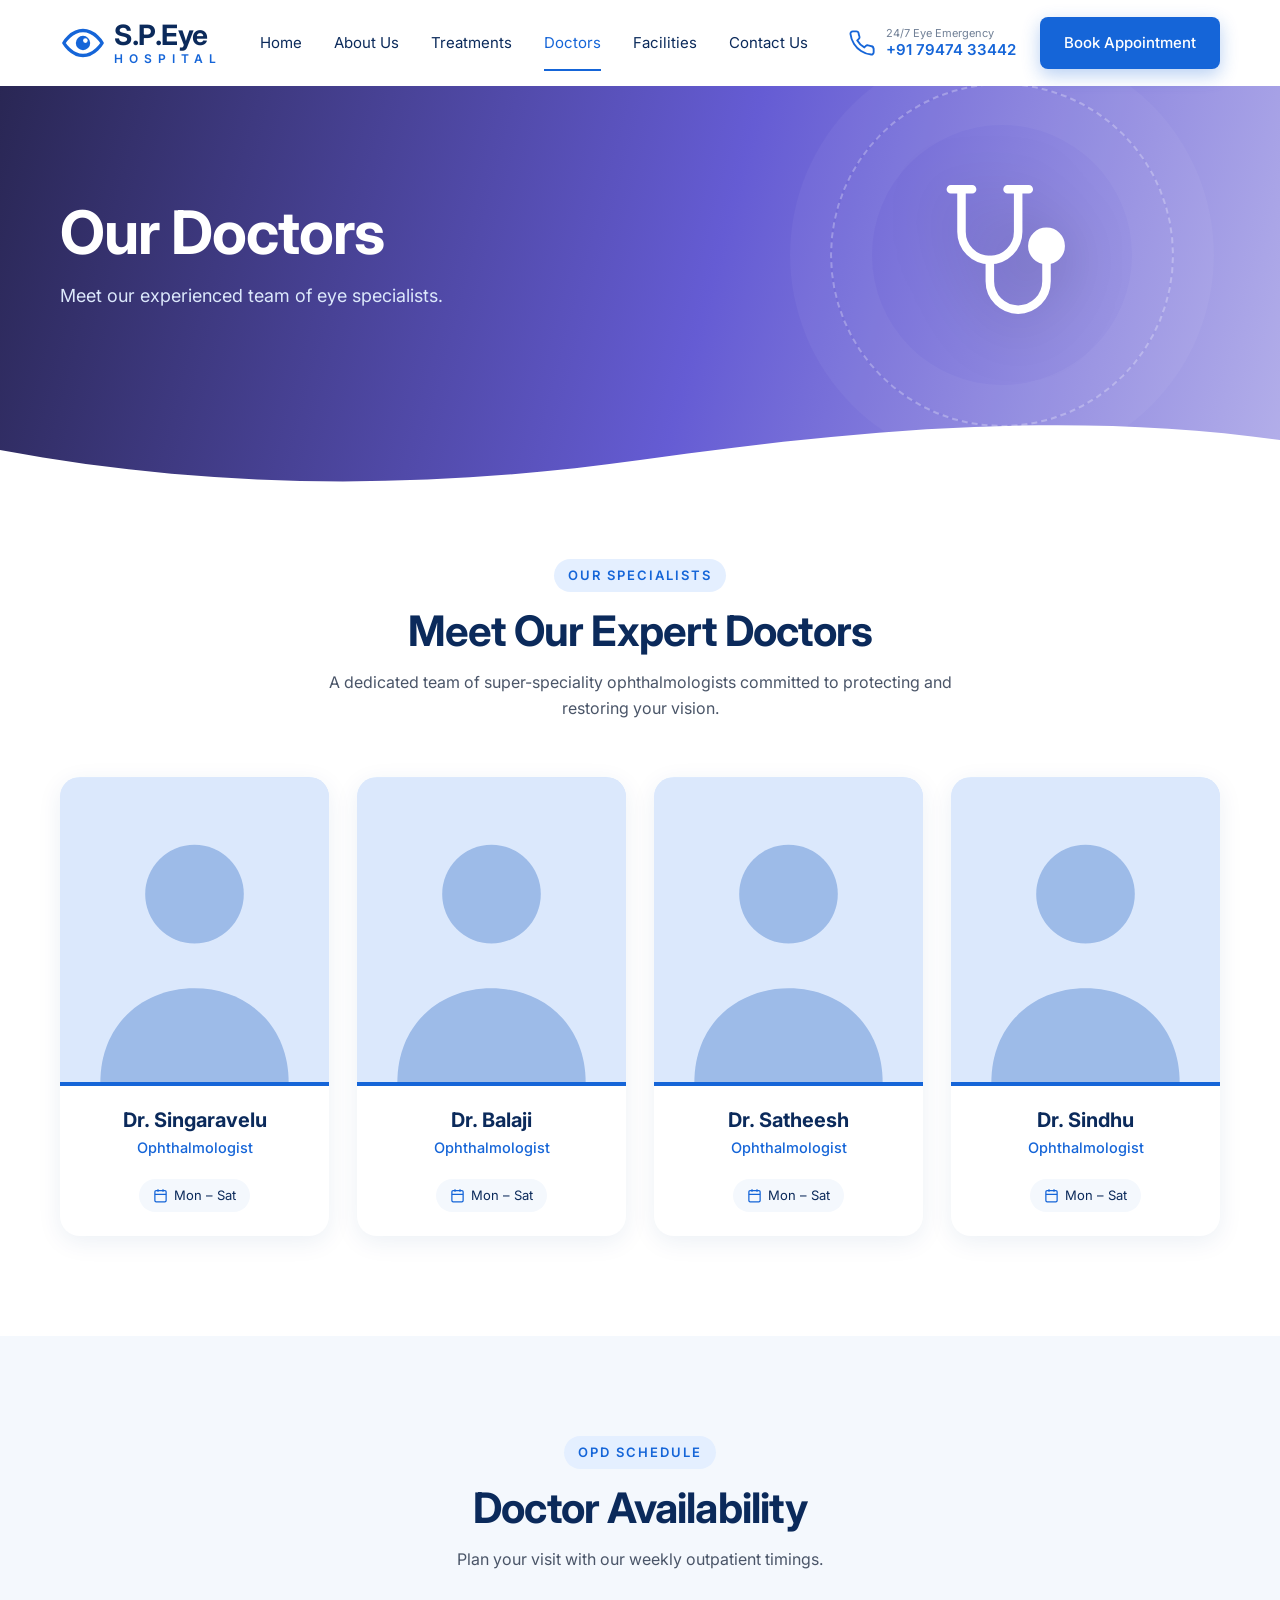
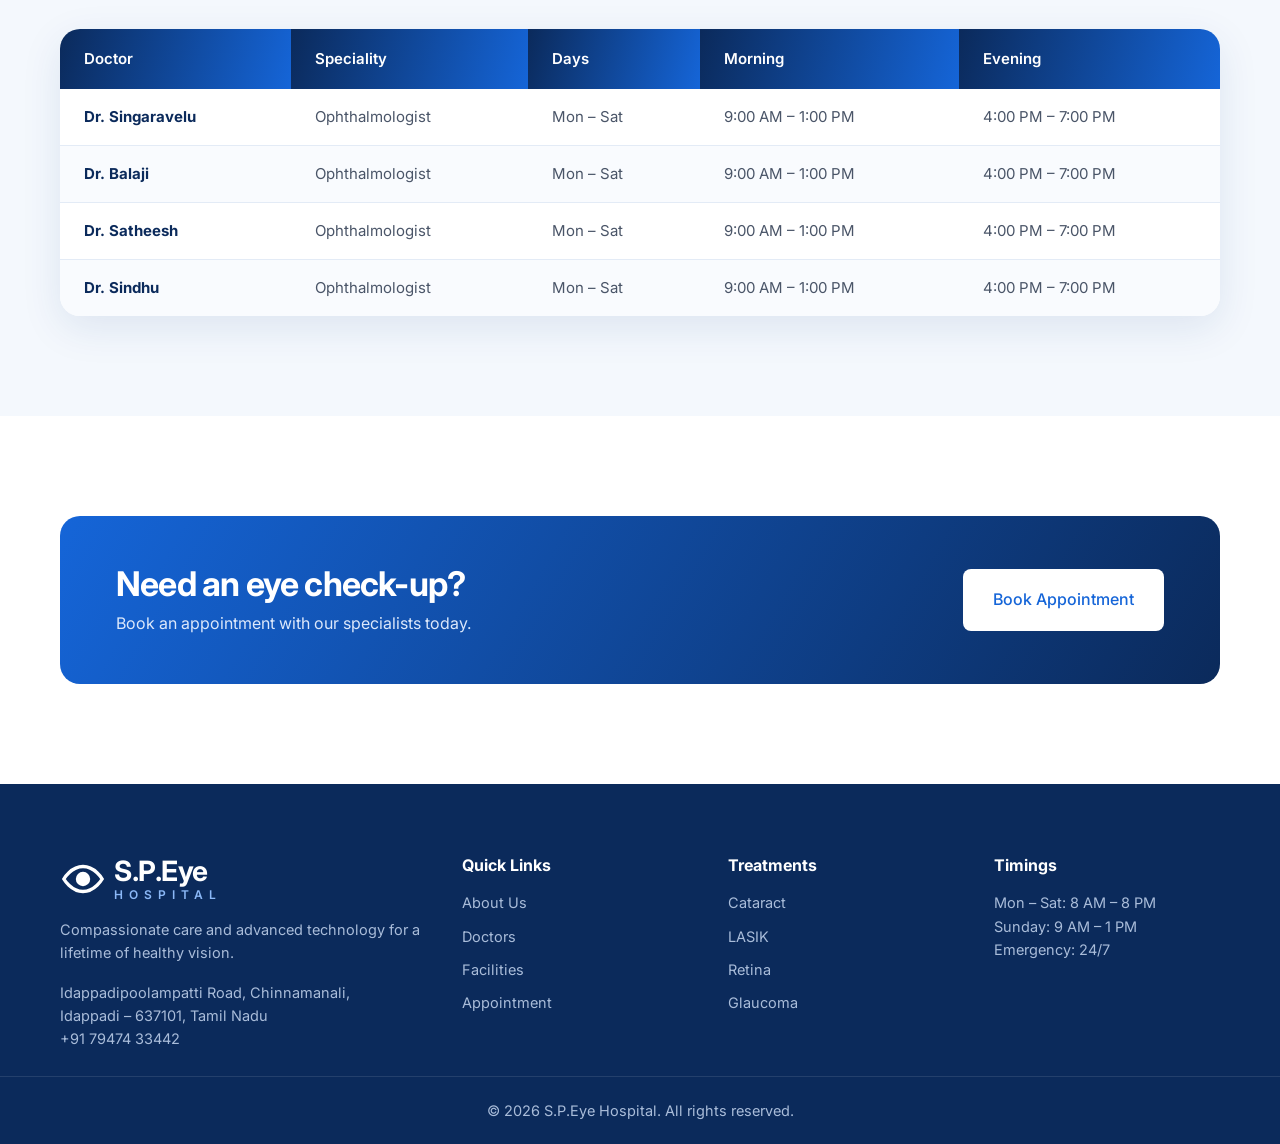
==== commit a9c3d852: "doctor" ====
--- a/doctors.html
+++ b/doctors.html
@@ -61,133 +61,61 @@
       <h2>Meet Our Expert Doctors</h2>
       <p>A dedicated team of super-speciality ophthalmologists committed to protecting and restoring your vision.</p>
     </div>
-    <!-- Stock photos: replace with real doctor photos (e.g. images/dr-prakash.jpg) -->
+    <!-- Stock stethoscope photos: replace src with real photos, e.g. images/dr-balaji.jpg -->
     <div class="dgrid">
       <article class="dcard">
         <div class="dcard-img">
-          <img src="https://images.unsplash.com/photo-1612349317150-e413f6a5b16d?auto=format&fit=crop&crop=faces&w=600&h=680&q=70" alt="Dr. S. Prakash" loading="lazy">
-          <span class="exp"><b>25+</b> Years</span>
+          <img src="https://images.unsplash.com/photo-1612349317150-e413f6a5b16d?auto=format&fit=crop&crop=faces&w=600&h=680&q=70" onerror="this.onerror=null;this.src='images/doctor-placeholder.svg'" alt="Dr. Singaravelu" loading="lazy">
           <div class="dcard-actions">
             <a href="appointment.html" class="btn btn-light">Book Appointment</a>
             <a href="tel:+917947433442" class="icon-btn" aria-label="Call hospital"><svg viewBox="0 0 24 24"><path d="M22 16.9v3a2 2 0 0 1-2.2 2 19.8 19.8 0 0 1-8.6-3.1 19.5 19.5 0 0 1-6-6A19.8 19.8 0 0 1 2.1 4.2 2 2 0 0 1 4.1 2h3a2 2 0 0 1 2 1.7c.1.9.4 1.8.7 2.7a2 2 0 0 1-.5 2.1L8 9.8a16 16 0 0 0 6 6l1.3-1.3a2 2 0 0 1 2.1-.4c.9.3 1.8.6 2.7.7a2 2 0 0 1 1.7 2z"/></svg></a>
           </div>
         </div>
         <div class="dcard-body">
-          <h3>Dr. S. Prakash</h3>
-          <span class="spec">Chief Cataract &amp; Refractive Surgeon</span>
-          <p class="qual">MS, FRCS</p>
+          <h3>Dr. Singaravelu</h3>
+          <span class="spec">Ophthalmologist</span>
           <p class="days"><svg viewBox="0 0 24 24"><rect x="3" y="4" width="18" height="18" rx="2"/><path d="M16 2v4M8 2v4M3 10h18"/></svg>Mon – Sat</p>
         </div>
       </article>
       <article class="dcard">
         <div class="dcard-img">
-          <img src="https://images.unsplash.com/photo-1614608682850-e0d6ed316d47?auto=format&fit=crop&crop=faces&w=600&h=680&q=70" alt="Dr. Anitha Ravi" loading="lazy">
-          <span class="exp"><b>15+</b> Years</span>
+          <img src="https://images.unsplash.com/photo-1622253692010-333f2da6031d?auto=format&fit=crop&crop=faces&w=600&h=680&q=70" onerror="this.onerror=null;this.src='images/doctor-placeholder.svg'" alt="Dr. Balaji" loading="lazy">
           <div class="dcard-actions">
             <a href="appointment.html" class="btn btn-light">Book Appointment</a>
             <a href="tel:+917947433442" class="icon-btn" aria-label="Call hospital"><svg viewBox="0 0 24 24"><path d="M22 16.9v3a2 2 0 0 1-2.2 2 19.8 19.8 0 0 1-8.6-3.1 19.5 19.5 0 0 1-6-6A19.8 19.8 0 0 1 2.1 4.2 2 2 0 0 1 4.1 2h3a2 2 0 0 1 2 1.7c.1.9.4 1.8.7 2.7a2 2 0 0 1-.5 2.1L8 9.8a16 16 0 0 0 6 6l1.3-1.3a2 2 0 0 1 2.1-.4c.9.3 1.8.6 2.7.7a2 2 0 0 1 1.7 2z"/></svg></a>
           </div>
         </div>
         <div class="dcard-body">
-          <h3>Dr. Anitha Ravi</h3>
-          <span class="spec">Retina Specialist</span>
-          <p class="qual">MS, FVRS</p>
-          <p class="days"><svg viewBox="0 0 24 24"><rect x="3" y="4" width="18" height="18" rx="2"/><path d="M16 2v4M8 2v4M3 10h18"/></svg>Mon, Wed, Fri</p>
+          <h3>Dr. Balaji</h3>
+          <span class="spec">Ophthalmologist</span>
+          <p class="days"><svg viewBox="0 0 24 24"><rect x="3" y="4" width="18" height="18" rx="2"/><path d="M16 2v4M8 2v4M3 10h18"/></svg>Mon – Sat</p>
         </div>
       </article>
       <article class="dcard">
         <div class="dcard-img">
-          <img src="https://images.unsplash.com/photo-1622253692010-333f2da6031d?auto=format&fit=crop&crop=faces&w=600&h=680&q=70" alt="Dr. Karthik M." loading="lazy">
-          <span class="exp"><b>12+</b> Years</span>
+          <img src="https://images.unsplash.com/photo-1576669801775-ff43c5ab079d?auto=format&fit=crop&crop=faces&w=600&h=680&q=70" onerror="this.onerror=null;this.src='images/doctor-placeholder.svg'" alt="Dr. Satheesh" loading="lazy">
           <div class="dcard-actions">
             <a href="appointment.html" class="btn btn-light">Book Appointment</a>
             <a href="tel:+917947433442" class="icon-btn" aria-label="Call hospital"><svg viewBox="0 0 24 24"><path d="M22 16.9v3a2 2 0 0 1-2.2 2 19.8 19.8 0 0 1-8.6-3.1 19.5 19.5 0 0 1-6-6A19.8 19.8 0 0 1 2.1 4.2 2 2 0 0 1 4.1 2h3a2 2 0 0 1 2 1.7c.1.9.4 1.8.7 2.7a2 2 0 0 1-.5 2.1L8 9.8a16 16 0 0 0 6 6l1.3-1.3a2 2 0 0 1 2.1-.4c.9.3 1.8.6 2.7.7a2 2 0 0 1 1.7 2z"/></svg></a>
           </div>
         </div>
         <div class="dcard-body">
-          <h3>Dr. Karthik M.</h3>
-          <span class="spec">Glaucoma Specialist</span>
-          <p class="qual">DNB, FICO</p>
-          <p class="days"><svg viewBox="0 0 24 24"><rect x="3" y="4" width="18" height="18" rx="2"/><path d="M16 2v4M8 2v4M3 10h18"/></svg>Tue, Thu, Sat</p>
+          <h3>Dr. Satheesh</h3>
+          <span class="spec">Ophthalmologist</span>
+          <p class="days"><svg viewBox="0 0 24 24"><rect x="3" y="4" width="18" height="18" rx="2"/><path d="M16 2v4M8 2v4M3 10h18"/></svg>Mon – Sat</p>
         </div>
       </article>
       <article class="dcard">
         <div class="dcard-img">
-          <img src="https://images.unsplash.com/photo-1559839734-2b71ea197ec2?auto=format&fit=crop&crop=faces&w=600&h=680&q=70" alt="Dr. Priya S." loading="lazy">
-          <span class="exp"><b>10+</b> Years</span>
+          <img src="https://images.unsplash.com/photo-1559839734-2b71ea197ec2?auto=format&fit=crop&crop=faces&w=600&h=680&q=70" onerror="this.onerror=null;this.src='images/doctor-placeholder.svg'" alt="Dr. Sindhu" loading="lazy">
           <div class="dcard-actions">
             <a href="appointment.html" class="btn btn-light">Book Appointment</a>
             <a href="tel:+917947433442" class="icon-btn" aria-label="Call hospital"><svg viewBox="0 0 24 24"><path d="M22 16.9v3a2 2 0 0 1-2.2 2 19.8 19.8 0 0 1-8.6-3.1 19.5 19.5 0 0 1-6-6A19.8 19.8 0 0 1 2.1 4.2 2 2 0 0 1 4.1 2h3a2 2 0 0 1 2 1.7c.1.9.4 1.8.7 2.7a2 2 0 0 1-.5 2.1L8 9.8a16 16 0 0 0 6 6l1.3-1.3a2 2 0 0 1 2.1-.4c.9.3 1.8.6 2.7.7a2 2 0 0 1 1.7 2z"/></svg></a>
           </div>
         </div>
         <div class="dcard-body">
-          <h3>Dr. Priya S.</h3>
-          <span class="spec">Pediatric Ophthalmologist &amp; Squint</span>
-          <p class="qual">MS, FPOS</p>
-          <p class="days"><svg viewBox="0 0 24 24"><rect x="3" y="4" width="18" height="18" rx="2"/><path d="M16 2v4M8 2v4M3 10h18"/></svg>Mon – Fri</p>
-        </div>
-      </article>
-      <article class="dcard">
-        <div class="dcard-img">
-          <img src="https://images.unsplash.com/photo-1594824476967-48c8b964273f?auto=format&fit=crop&crop=faces&w=600&h=680&q=70" alt="Dr. Meera Nair" loading="lazy">
-          <span class="exp"><b>9+</b> Years</span>
-          <div class="dcard-actions">
-            <a href="appointment.html" class="btn btn-light">Book Appointment</a>
-            <a href="tel:+917947433442" class="icon-btn" aria-label="Call hospital"><svg viewBox="0 0 24 24"><path d="M22 16.9v3a2 2 0 0 1-2.2 2 19.8 19.8 0 0 1-8.6-3.1 19.5 19.5 0 0 1-6-6A19.8 19.8 0 0 1 2.1 4.2 2 2 0 0 1 4.1 2h3a2 2 0 0 1 2 1.7c.1.9.4 1.8.7 2.7a2 2 0 0 1-.5 2.1L8 9.8a16 16 0 0 0 6 6l1.3-1.3a2 2 0 0 1 2.1-.4c.9.3 1.8.6 2.7.7a2 2 0 0 1 1.7 2z"/></svg></a>
-          </div>
-        </div>
-        <div class="dcard-body">
-          <h3>Dr. Meera Nair</h3>
-          <span class="spec">Cornea &amp; Keratoconus Specialist</span>
-          <p class="qual">MS, FICO</p>
-          <p class="days"><svg viewBox="0 0 24 24"><rect x="3" y="4" width="18" height="18" rx="2"/><path d="M16 2v4M8 2v4M3 10h18"/></svg>Mon, Wed, Sat</p>
-        </div>
-      </article>
-      <article class="dcard">
-        <div class="dcard-img">
-          <img src="https://images.unsplash.com/photo-1582750433449-648ed127bb54?auto=format&fit=crop&crop=faces&w=600&h=680&q=70" alt="Dr. Arjun Rao" loading="lazy">
-          <span class="exp"><b>11+</b> Years</span>
-          <div class="dcard-actions">
-            <a href="appointment.html" class="btn btn-light">Book Appointment</a>
-            <a href="tel:+917947433442" class="icon-btn" aria-label="Call hospital"><svg viewBox="0 0 24 24"><path d="M22 16.9v3a2 2 0 0 1-2.2 2 19.8 19.8 0 0 1-8.6-3.1 19.5 19.5 0 0 1-6-6A19.8 19.8 0 0 1 2.1 4.2 2 2 0 0 1 4.1 2h3a2 2 0 0 1 2 1.7c.1.9.4 1.8.7 2.7a2 2 0 0 1-.5 2.1L8 9.8a16 16 0 0 0 6 6l1.3-1.3a2 2 0 0 1 2.1-.4c.9.3 1.8.6 2.7.7a2 2 0 0 1 1.7 2z"/></svg></a>
-          </div>
-        </div>
-        <div class="dcard-body">
-          <h3>Dr. Arjun Rao</h3>
-          <span class="spec">Oculoplasty Surgeon</span>
-          <p class="qual">MS, FOPS</p>
-          <p class="days"><svg viewBox="0 0 24 24"><rect x="3" y="4" width="18" height="18" rx="2"/><path d="M16 2v4M8 2v4M3 10h18"/></svg>Tue, Fri</p>
-        </div>
-      </article>
-      <article class="dcard">
-        <div class="dcard-img">
-          <img src="https://images.unsplash.com/photo-1643297654416-05795d62e39c?auto=format&fit=crop&crop=faces&w=600&h=680&q=70" alt="Dr. Kavya Iyer" loading="lazy">
-          <span class="exp"><b>8+</b> Years</span>
-          <div class="dcard-actions">
-            <a href="appointment.html" class="btn btn-light">Book Appointment</a>
-            <a href="tel:+917947433442" class="icon-btn" aria-label="Call hospital"><svg viewBox="0 0 24 24"><path d="M22 16.9v3a2 2 0 0 1-2.2 2 19.8 19.8 0 0 1-8.6-3.1 19.5 19.5 0 0 1-6-6A19.8 19.8 0 0 1 2.1 4.2 2 2 0 0 1 4.1 2h3a2 2 0 0 1 2 1.7c.1.9.4 1.8.7 2.7a2 2 0 0 1-.5 2.1L8 9.8a16 16 0 0 0 6 6l1.3-1.3a2 2 0 0 1 2.1-.4c.9.3 1.8.6 2.7.7a2 2 0 0 1 1.7 2z"/></svg></a>
-          </div>
-        </div>
-        <div class="dcard-body">
-          <h3>Dr. Kavya Iyer</h3>
-          <span class="spec">Neuro-Ophthalmologist</span>
-          <p class="qual">DNB, FAICO</p>
-          <p class="days"><svg viewBox="0 0 24 24"><rect x="3" y="4" width="18" height="18" rx="2"/><path d="M16 2v4M8 2v4M3 10h18"/></svg>Thu, Sat</p>
-        </div>
-      </article>
-      <article class="dcard">
-        <div class="dcard-img">
-          <img src="https://images.unsplash.com/photo-1576669801775-ff43c5ab079d?auto=format&fit=crop&crop=faces&w=600&h=680&q=70" alt="Dr. Vikram Shah" loading="lazy">
-          <span class="exp"><b>20+</b> Years</span>
-          <div class="dcard-actions">
-            <a href="appointment.html" class="btn btn-light">Book Appointment</a>
-            <a href="tel:+917947433442" class="icon-btn" aria-label="Call hospital"><svg viewBox="0 0 24 24"><path d="M22 16.9v3a2 2 0 0 1-2.2 2 19.8 19.8 0 0 1-8.6-3.1 19.5 19.5 0 0 1-6-6A19.8 19.8 0 0 1 2.1 4.2 2 2 0 0 1 4.1 2h3a2 2 0 0 1 2 1.7c.1.9.4 1.8.7 2.7a2 2 0 0 1-.5 2.1L8 9.8a16 16 0 0 0 6 6l1.3-1.3a2 2 0 0 1 2.1-.4c.9.3 1.8.6 2.7.7a2 2 0 0 1 1.7 2z"/></svg></a>
-          </div>
-        </div>
-        <div class="dcard-body">
-          <h3>Dr. Vikram Shah</h3>
-          <span class="spec">Senior Cataract Surgeon</span>
-          <p class="qual">MS, DO</p>
+          <h3>Dr. Sindhu</h3>
+          <span class="spec">Ophthalmologist</span>
           <p class="days"><svg viewBox="0 0 24 24"><rect x="3" y="4" width="18" height="18" rx="2"/><path d="M16 2v4M8 2v4M3 10h18"/></svg>Mon – Sat</p>
         </div>
       </article>
@@ -206,14 +134,10 @@
       <table class="schedule">
         <thead><tr><th>Doctor</th><th>Speciality</th><th>Days</th><th>Morning</th><th>Evening</th></tr></thead>
         <tbody>
-        <tr><td><b>Dr. S. Prakash</b></td><td>Chief Cataract &amp; Refractive Surgeon</td><td>Mon – Sat</td><td>9:00 AM – 1:00 PM</td><td>4:00 PM – 7:00 PM</td></tr>
-        <tr><td><b>Dr. Anitha Ravi</b></td><td>Retina Specialist</td><td>Mon, Wed, Fri</td><td>9:00 AM – 1:00 PM</td><td>4:00 PM – 7:00 PM</td></tr>
-        <tr><td><b>Dr. Karthik M.</b></td><td>Glaucoma Specialist</td><td>Tue, Thu, Sat</td><td>9:00 AM – 1:00 PM</td><td>4:00 PM – 7:00 PM</td></tr>
-        <tr><td><b>Dr. Priya S.</b></td><td>Pediatric Ophthalmologist &amp; Squint</td><td>Mon – Fri</td><td>9:00 AM – 1:00 PM</td><td>4:00 PM – 7:00 PM</td></tr>
-        <tr><td><b>Dr. Meera Nair</b></td><td>Cornea &amp; Keratoconus Specialist</td><td>Mon, Wed, Sat</td><td>9:00 AM – 1:00 PM</td><td>4:00 PM – 7:00 PM</td></tr>
-        <tr><td><b>Dr. Arjun Rao</b></td><td>Oculoplasty Surgeon</td><td>Tue, Fri</td><td>9:00 AM – 1:00 PM</td><td>4:00 PM – 7:00 PM</td></tr>
-        <tr><td><b>Dr. Kavya Iyer</b></td><td>Neuro-Ophthalmologist</td><td>Thu, Sat</td><td>9:00 AM – 1:00 PM</td><td>4:00 PM – 7:00 PM</td></tr>
-        <tr><td><b>Dr. Vikram Shah</b></td><td>Senior Cataract Surgeon</td><td>Mon – Sat</td><td>9:00 AM – 1:00 PM</td><td>4:00 PM – 7:00 PM</td></tr>
+        <tr><td><b>Dr. Singaravelu</b></td><td>Ophthalmologist</td><td>Mon – Sat</td><td>9:00 AM – 1:00 PM</td><td>4:00 PM – 7:00 PM</td></tr>
+        <tr><td><b>Dr. Balaji</b></td><td>Ophthalmologist</td><td>Mon – Sat</td><td>9:00 AM – 1:00 PM</td><td>4:00 PM – 7:00 PM</td></tr>
+        <tr><td><b>Dr. Satheesh</b></td><td>Ophthalmologist</td><td>Mon – Sat</td><td>9:00 AM – 1:00 PM</td><td>4:00 PM – 7:00 PM</td></tr>
+        <tr><td><b>Dr. Sindhu</b></td><td>Ophthalmologist</td><td>Mon – Sat</td><td>9:00 AM – 1:00 PM</td><td>4:00 PM – 7:00 PM</td></tr>
         </tbody>
       </table>
     </div>
